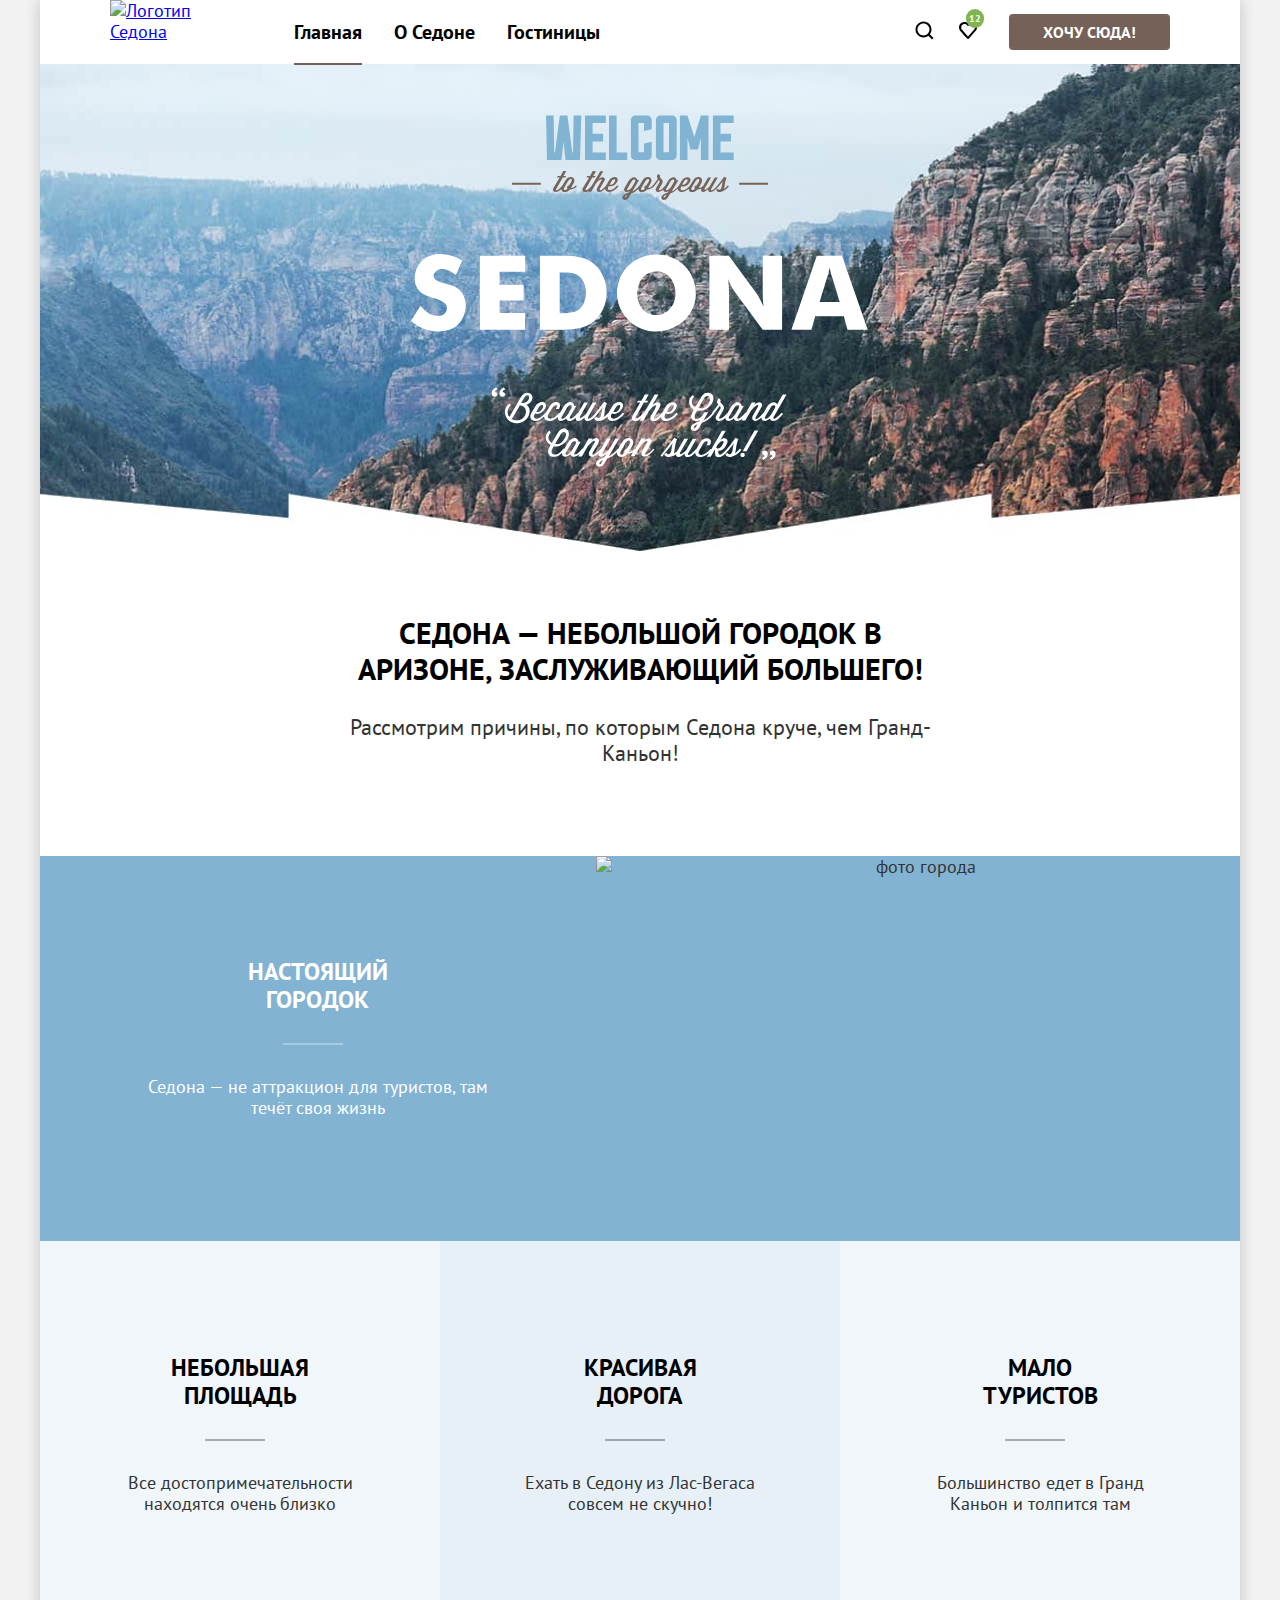
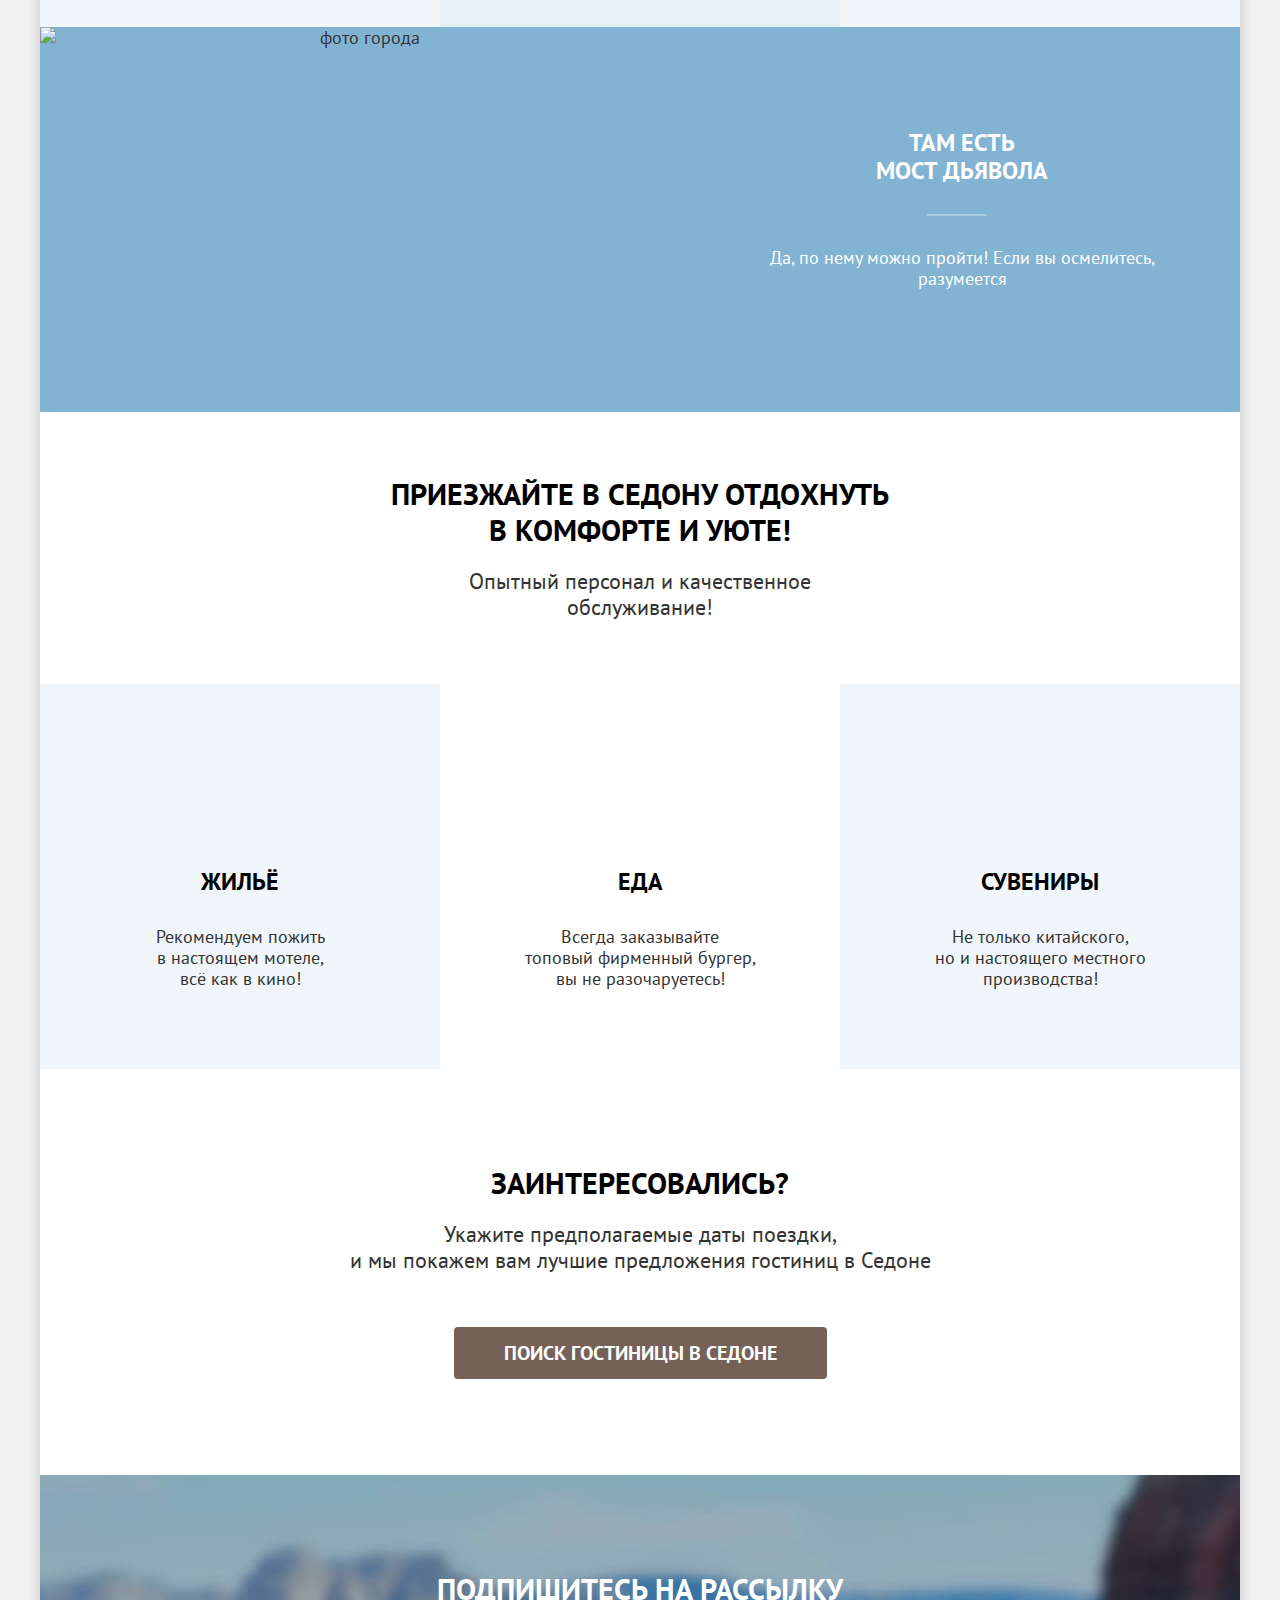
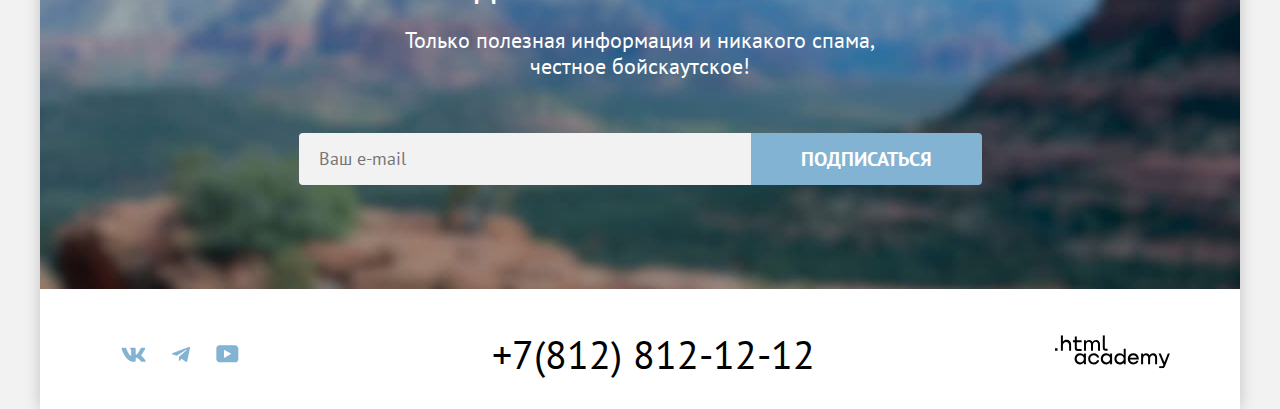
==== index.html @ d5e957b8 "добавил классов, размечаем состояния" ====
<!DOCTYPE html>
<html lang="ru">
  <head>
    <meta charset="utf-8">
    <meta name="viewport" content="width=device-width, initial-scale=1">
    <title>HTML Academy: Седона</title>
    <link href="https://fonts.googleapis.com/css2?family=PT+Sans:wght@400;700&display=swap" rel="stylesheet">
    <link rel="stylesheet" href="styles/styles.css">
  </head>
  <body>
    <div class="container">
      <header class="page-header">
        <nav class="navigation">
          <a class="navigation-logo-link" href="index.html">
            <span class="visually-hidden">Логотип сайта Седона</span>
            <img class="logo" src="/images/logo.svg" alt="Логотип Седона" width="140" height="70">
          </a>
          <ul class="navigation-list">
            <li class="navigation-item">
             <a class="navigation-link navigation-link-current" href="#">Главная</a>
            </li>
            <li class="navigation-item">
              <a class="navigation-link" href="#">О Седоне</a>
            </li>
            <li class="navigation-item">
             <a class="navigation-link" href="catalog.html">Гостиницы</a>
           </li>
          </ul>
          <ul class="navigation-user-menu">
            <li class="navigation-user-item">
              <a class="navigation-user-link icon-search" href="#">
                <span class="visually-hidden">поиск</span>
                <svg aria-hidden="true" focusable="false" width="19" height="19" viewBox="0 0 19 19" fill="none" xmlns="http://www.w3.org/2000/svg">
                  <path d="M18.5 17.0083L14.8 13.3287C15.8 12.0359 16.5 10.3453 16.5 8.4558C16.5 4.08011 12.9 0.5 8.5 0.5C4.1 0.5 0.5 4.17956 0.5 8.55525C0.5 12.9309 4.1 16.511 8.5 16.511C10.3 16.511 12 15.9144 13.4 14.8204L17.1 18.5L18.5 17.0083ZM8.5 14.5221C5.2 14.5221 2.5 11.837 2.5 8.55525C2.5 5.27348 5.2 2.5884 8.5 2.5884C11.8 2.5884 14.5 5.27348 14.5 8.55525C14.5 11.837 11.8 14.5221 8.5 14.5221Z" fill="black"/>
                </svg>
              </a>
            </li>
            <li class="navigation-user-item">
              <a class="navigation-user-link icons-heart" href="#">
                <span class="heart-qty">12</span>
                <svg aria-hidden="true" focusable="false" width="18" height="17" viewBox="0 0 18 17" fill="none" xmlns="http://www.w3.org/2000/svg">
                <path d="M8.9 17C8.6 17 8.3 16.9 8.1 16.6C2.7 10.5 1.4 9.1 1.1 8.7C0.4 7.8 0 6.6 0 5.4C0 2.4 2.4 0 5.5 0C6.8 0 8 0.5 9 1.3C10 0.5 11.3 0 12.5 0C15.5 0 18 2.4 18 5.4C18 6.7 17.5 7.9 16.7 8.8L9.7 16.7C9.5 16.9 9.3 17 8.9 17ZM2.9 7.5C3.2 7.9 6.4 11.5 9 14.4L15.2 7.4C15.7 6.9 15.9 6.2 15.9 5.4C15.9 3.6 14.4 2.1 12.6 2.1C11.6 2.1 10.6 2.6 9.9 3.4C9.6 3.7 9.3 3.8 9 3.8C8.7 3.8 8.4 3.6 8.2 3.4C7.5 2.6 6.5 2.1 5.5 2.1C3.7 2.1 2.2 3.6 2.2 5.4C2.1 6.3 2.5 7 2.9 7.5C2.8 7.5 2.8 7.5 2.9 7.5Z" fill="black"/>
                </svg>
              </a>
            </li>
            <li class="navigation-user-item">
              <button class="button button-user button-brown" type="submit">Хочу сюда!</button>
            </li>
          </ul>
        </nav>
      </header>
      <main class="main-container main-index">
        <section class="hero">
          <h1 class="visually-hidden">Седона - небольшой городок в Аризоне</h1>
          <img class="images-welcome" src="/images/welcome.svg" alt="Добро пожаловать в Седону" width="458" height="352">
        </section>
        <section class="advantages-section">
          <h2 class="title title-advantages">Седона — небольшой городок в Аризоне,
              заслуживающий большего!</h2>
          <p class="subtitle subtitle-advantages">Рассмотрим причины, по которым Седона круче, чем Гранд-Каньон!</p>
          <ul class="advantages-list">
            <li class="advantages-item advantages-item-extended">
              <div class="advantages-text-extended">
                <b class="advantages-title advantages-title-extended">Настоящий городок</b>
                <p class="advantages-description advantages-description-extended">Седона — не аттракцион для туристов, там течёт своя жизнь</p>
              </div>
              <img class="advantages-photo-1" src="/images/advantages-photo-1.jpg" width="800" height="385" alt="фото города">
            </li>
            <li class="advantages-item">
              <div class="advantages-text">
                <b class="advantages-title">Небольшая площадь</b>
                <p class="advantages-description">Все достопримечательности находятся очень близко</p>
              </div>
            </li>
            <li class="advantages-item">
              <div class="advantages-text">
                <b class="advantages-title">Красивая дорога</b>
                <p class="advantages-description">Ехать в Седону из Лас-Вегаса совсем не скучно!</p>
              </div>
            </li>
            <li class="advantages-item">
              <div class="advantages-text">
                <b class="advantages-title">Мало туристов</b>
                <p class="advantages-description">Большинство едет в Гранд Каньон и толпится там</p>
              </div>
            </li>
            <li class="advantages-item advantages-item-extended">
              <img class="advantages-photo-2" src="/images/advantages-photo-2.jpg" alt="фото города" width="800" height="385">
              <div class="advantages-text-extended">
                <b class="advantages-title advantages-title-extended">Там есть <br>мост дьявола</b>
                <p class="advantages-description advantages-description-extended">Да, по нему можно пройти! Если вы осмелитесь, разумеется</p>
              </div>
            </li>
          </ul>
        </section>
        <section class="advantages-icons">
          <h2 class="title title-advantages-icons">Приезжайте в Седону отдохнуть в комфорте и уюте!</h2>
          <p class="subtitle subtitle-advantages-icons">Опытный персонал и качественное обслуживание!</p>
          <ul class="advantages-icons-list">
            <li class="advantages-icons-item icons-home">
              <h3 class="advantages-icons-title">Жильё</h3>
              <p class="advantages-icons-description">
                Рекомендуем пожить
                <br>в настоящем мотеле,
                <br>всё как в кино!
              </p>
            </li>
            <li class="advantages-icons-item icons-food">
              <h3 class="advantages-icons-title">Еда</h3>
              <p class="advantages-icons-description">
                Всегда заказывайте
                <br>топовый фирменный бургер,
                <br>вы не разочаруетесь!
              </p>
            </li>
            <li class="advantages-icons-item icons-prize">
              <h3 class="advantages-icons-title">Сувениры</h3>
              <p class="advantages-icons-description">
                Не только китайского,
                <br>но и настоящего местного
                <br>производства!
              </p>
            </li>
          </ul>
        </section>
        <section class="hotel-search">
          <h2 class="title title-hotel-search">Заинтересовались?</h2>
          <p class="subtitle subtitle-hotel-search">
            Укажите предполагаемые даты поездки,
            <br>и мы покажем вам лучшие предложения гостиниц в Седоне
          </p>
          <button class="button button-hotel-search button-brown" type="submit"> поиск гостиницы в седоне</button>
        </section>
        <section class="subscribe subscribe-catalog">
          <h2 class="title title-subscribe title-white">Подпишитесь на рассылку</h2>
           <p class="subtitle subtitle-subscribe subtitle-white">Только полезная информация и никакого спама, честное бойскаутское!</p>
            <form class="subscribe-form" action="https://echo.htmlacademy.ru" method="post">
              <label class="visually-hidden" for="subscribe-button">Email</label>
              <input class="subscribe-field" name="email" id="subscribe-button" type="email" placeholder="Ваш e-mail" required>
              <button class="button button-blue" type="submit">подписаться</button>
            </form>
        </section>
      </main>
      <footer class="page-footer">
        <section class="page-footer-contacts">
          <h2 class="visually-hidden">Наши соцсети, контакты, сайт</h2>
            <ul class="social-button-list">
              <li class="social-button-item">
                <a class="social-button" href="https://vk.com/htmlacademy">
                  <span class="visually-hidden">Vkontakte</span>
                  <svg class="social-button-icon" aria-hidden="true" focusable="false" width="25" height="15" viewBox="0 0 25 15" fill="currentColor" xmlns="http://www.w3.org/2000/svg">
                    <path fill-rule="evenodd" clip-rule="evenodd" d="M24.1164 1.80445C24.2824 1.25845 24.1164 0.856445 23.3214 0.856445H20.6964C20.0284 0.856445 19.7204 1.20345 19.5534 1.58645C19.5534 1.58645 18.2184 4.78245 16.3274 6.85845C15.7154 7.46045 15.4374 7.65145 15.1034 7.65145C14.9364 7.65145 14.6854 7.46045 14.6854 6.91345V1.80445C14.6854 1.14845 14.5014 0.856445 13.9454 0.856445H9.81738C9.40038 0.856445 9.14938 1.16045 9.14938 1.44945C9.14938 2.07045 10.0954 2.21445 10.1924 3.96245V7.76045C10.1924 8.59345 10.0394 8.74444 9.70538 8.74444C8.81538 8.74444 6.65038 5.53345 5.36538 1.85945C5.11638 1.14445 4.86438 0.856445 4.19338 0.856445H1.56638C0.816382 0.856445 0.666382 1.20345 0.666382 1.58645C0.666382 2.26845 1.55638 5.65645 4.81138 10.1374C6.98138 13.1974 10.0364 14.8564 12.8194 14.8564C14.4884 14.8564 14.6944 14.4884 14.6944 13.8534V11.5404C14.6944 10.8034 14.8524 10.6564 15.3814 10.6564C15.7714 10.6564 16.4384 10.8484 17.9964 12.3234C19.7764 14.0724 20.0694 14.8564 21.0714 14.8564H23.6964C24.4464 14.8564 24.8224 14.4884 24.6064 13.7604C24.3684 13.0364 23.5184 11.9854 22.3914 10.7384C21.7794 10.0284 20.8614 9.26345 20.5824 8.88045C20.1934 8.38945 20.3044 8.17044 20.5824 7.73345C20.5824 7.73345 23.7824 3.30745 24.1154 1.80445H24.1164Z" fill="#83B3D3"/>
                  </svg>
                </a>
              </li>
              <li class="social-button-item">
                <a class="social-button" href="https://t.me/htmlacademy">
                  <span class="visually-hidden">Telegram</span>
                  <svg class="social-button-icon" aria-hidden="true" focusable="false" width="18" height="16" viewBox="0 0 18 16" fill="currentColor" xmlns="http://www.w3.org/2000/svg">
                    <path d="M16.785 0.955705L0.840489 7.1042C-0.247661 7.54126 -0.241365 8.14828 0.640845 8.41897L4.73445 9.69597L14.2058 3.72014C14.6537 3.44766 15.0629 3.59424 14.7265 3.89281L7.05283 10.8183H7.05103L7.05283 10.8192L6.77045 15.0387C7.18413 15.0387 7.36669 14.8489 7.59871 14.625L9.58705 12.6915L13.7229 15.7464C14.4855 16.1664 15.0332 15.9506 15.2229 15.0405L17.9379 2.2453C18.2158 1.13107 17.5126 0.626562 16.785 0.955705Z"/>
                  </svg>
                </a>
              </li>
              <li class="social-button-item">
                <a class="social-button" href="https://www.youtube/user/htmlacademyru">
                  <span class="visually-hidden">Youtube</span>
                  <svg class="social-button-icon" aria-hidden="true" focusable="false" width="23" height="18" viewBox="0 0 23 18" fill="currentColor" xmlns="http://www.w3.org/2000/svg">
                    <path d="M18.9402 0.356445H3.50738C1.64668 0.356445 0.333252 1.9502 0.333252 3.75645V13.8502C0.333252 15.7627 1.64668 17.3564 3.50738 17.3564H19.1591C20.8009 17.3564 22.3333 15.7627 22.3333 13.9564V3.75645C22.1143 1.9502 20.8009 0.356445 18.9402 0.356445ZM7.99494 12.8939V4.81894L15.3283 8.85645L7.99494 12.8939Z"/>
                  </svg>
                </a>
              </li>
            </ul>
          <a class="contacts-phone" href="tel:+78128121212">+7(812) 812-12-12
          </a>
          <a class="footer-copyright-link" href="https://htmlacademy.ru">
            <svg class="footer-copyright-icon" aria-hidden="true" focusable="false" xmlns="http://www.w3.org/2000/svg" viewBox="0 0 115 34" width="115" height="34" fill="currentColor">
              <g fill="#000" clip-path="url(#a)">
              <path d="M0 13.26v2.6h2.5v-2.6H0ZM11.6 4.86c-1.6 0-2.8.7-3.6 1.7h-.1V.36h-2v15.5h2v-5.3c0-2.1 1.3-3.6 3.3-3.6 1.8 0 2.9 1.4 2.9 3.2v5.7h2v-6.1c.1-3-1.8-4.9-4.5-4.9ZM26.6 5.16h-4.8v-3.7h-2v3.8h-1.9v2h1.9v6c0 1.7 1 2.7 2.7 2.7h4.1v-2h-3.7c-.7 0-1.1-.4-1.1-1.1v-5.7h4.8v-2ZM41.1 4.96c-1.6 0-2.9.8-3.5 2.1h-.1c-.6-1.2-1.8-2.1-3.4-2.1-1.4 0-2.5.8-3.1 1.8h-.1v-1.6H29v10.6h2v-5.4c0-2 1-3.5 2.6-3.5 1.5 0 2.4 1 2.4 2.6v6.3h2v-5.6c0-2.4 1.4-3.3 2.6-3.3 1.5 0 2.4 1 2.4 2.6v6.3h2v-6.5c.1-2.5-1.4-4.3-3.9-4.3ZM47.8 13.06c0 1.7 1 2.7 2.8 2.7h2v-2h-1.7c-.7 0-1.1-.4-1.1-1.1V.36h-2v12.7ZM28.9 20.06c-.9-1.1-2.2-1.8-3.9-1.8-3.1 0-5.4 2.3-5.4 5.6s2.3 5.6 5.4 5.6c1.8 0 3-.8 3.8-1.9h.1v1.6h2v-10.6h-2v1.5Zm-3.6 7.4c-2.2 0-3.6-1.6-3.6-3.6s1.4-3.6 3.6-3.6 3.6 1.6 3.6 3.6c0 1.9-1.4 3.6-3.6 3.6ZM44.2 22.36c-.5-2.4-2.6-4.1-5.4-4.1a5.4 5.4 0 0 0-5.6 5.6c0 3.1 2.2 5.6 5.6 5.6 2.8 0 4.9-1.8 5.4-4.2h-2.1a3.4 3.4 0 0 1-3.3 2.3c-2.2 0-3.6-1.6-3.6-3.6s1.4-3.6 3.6-3.6c1.6 0 2.8 1 3.3 2.2h2.1v-.2ZM55.1 20.06c-.9-1.1-2.2-1.8-3.9-1.8-3.1 0-5.4 2.3-5.4 5.6s2.3 5.6 5.4 5.6c1.8 0 3-.8 3.8-1.9h.1v1.6h2v-10.6h-2v1.5Zm-3.6 7.4c-2.2 0-3.6-1.6-3.6-3.6s1.4-3.6 3.6-3.6 3.6 1.6 3.6 3.6c0 1.9-1.5 3.6-3.6 3.6ZM68.7 20.16c-.9-1.1-2.2-1.9-3.9-1.9-3.1 0-5.4 2.3-5.4 5.6s2.2 5.6 5.4 5.6c1.7 0 3-.8 3.8-1.8h.1v1.5h2v-15.4h-2v6.4Zm-3.6 7.3c-2.2 0-3.6-1.6-3.6-3.6s1.4-3.6 3.6-3.6 3.6 1.6 3.6 3.6c-.1 2-1.5 3.6-3.6 3.6ZM78.3 18.26c-3.3 0-5.5 2.5-5.5 5.6 0 3 2.1 5.6 5.5 5.6 2.5 0 4.5-1.3 5.2-3.6h-2.1c-.5 1-1.6 1.6-3 1.6-1.9 0-3.3-1.3-3.4-2.9h8.8c.2-3.6-2-6.3-5.5-6.3Zm0 1.9c1.7 0 3 1 3.3 2.6h-6.5c.3-1.5 1.5-2.6 3.2-2.6ZM98.2 18.26c-1.6 0-2.9.8-3.6 2h-.1c-.6-1.2-1.8-2-3.4-2-1.4 0-2.5.7-3.1 1.8v-1.5h-1.9v10.6h2v-5.4c0-2 1-3.4 2.6-3.5 1.5 0 2.4 1 2.4 2.6v6.3h2v-5.6c0-2.4 1.4-3.3 2.6-3.3 1.5 0 2.4 1 2.4 2.6v6.3h2v-6.5c.1-2.6-1.4-4.4-3.9-4.4ZM109.4 27.36l-3.6-8.9h-2.2l4.8 11.6c-.3.9-.7 1.2-1.7 1.2h-2.5v2h2.5c1.8 0 2.8-.8 3.5-2.6l4.7-12.2h-2.1l-3.4 8.9Z"/></g><defs><clipPath id="a">
              <path d="M0 .36h115v33H0z"/></clipPath></defs>
            </svg>
          </a>
        </section>
      </footer>
    </div>
  </body>
</html>
---- styles/styles.css ----
@font-face {
  font-family: "PT Sans";
  font-style: normal;
  font-weight: 400;
  src: url("../fonts/ptsans-400.woff2") format("woff2");
  font-display: swap;
}

@font-face {
  font-family: "PT Sans";
  font-style: normal;
  font-weight: 700;
  src: url("../fonts/ptsans-700.woff2") format("woff2");
  font-display: swap;
}

*,
::after,
::before {
  box-sizing: border-box;
}

img {
  max-width: 100%;
  height: auto;
  object-fit: contain;
}

html {
  height: 100%;
}

body {
  height: 100%;
  margin: 0;
  font-family: "PT Sans", sans-serif;
  font-size: 18px;
  font-style: normal;
  font-weight: 400;
  line-height: 21px;
  color: #000000;
  background: #F2F2F2;

}

.container {
  display: flex;
  flex-direction: column;
  min-height: 100%;
  width: 1200px;
  margin: 0 auto;
  color: #333333;
  background-color: #ffffff;
  box-shadow: 0 0 15px 0 rgba(0, 0, 0, 0.2);
}

.page-header {
  background: #FFFFFF;
  color: #000000;
}

/* navigation */

.navigation {
  display: flex;
  width: 1060px;
  margin: 0 auto;
}

.navigation-list {
  display: flex;
  flex-wrap: wrap;
  align-items: center;
  list-style-type: none;
  max-width: 500px;
  margin: 0;
  padding: 0;
}

.navigation-link {
  display: block;
  padding: 20px 16px;
  font-family: inherit;
  font-size: 20px;
  font-weight: 700;
  line-height: 24px;
  color: #000000;
  text-decoration: none;
}

.navigation-user-link {
  display: block;
  color: #000000;
  font-size: 20px;
  font-weight: 700;
  text-decoration: none;
}

.heart-qty {
  position: absolute;
  top: -17px;
  left: 30px;
  background-color: #7DB54F;
  font-size: 10px;
  line-height: 10px;
  color: #FFFFFF;
  border-radius: 10px;
  padding: 3px;
}

.heart-qty {
  position: relative;
}

.navigation-link-current {
  position: relative;
}

.navigation-link-current::after {
  position: absolute;
  content: "";
  right: 16px;
  bottom: -1px;
  left: 16px;
  height: 2px;
  background-color: #756157;
  z-index: 1;
}

.breadcrumbs-link-hotels {
  padding-left: 28px;
}

.navigation-logo-link {
  display: block;
}

.logo {
  display: block;
  margin-bottom: -6px;
  position: relative;
  z-index: 2;
  margin-right: 28px;
}

.navigation-user-menu {
  display: flex;
  flex-wrap: wrap;
  align-items: center;
  margin: 0;
  max-width: 300px;
  margin-left: auto;
}

 .search {
  font-family: inherit;
  font-size: 18px;
  line-height: 24px;
}

.navigation-user-item {
  list-style-type: none;
  padding-left: 2px;
}



.button {
  display: inline-block;
  font-family: inherit;
  font-style: normal;
  font-size: 16px;
  line-height: 20px;
  text-align: center;
  color: #ffffff;
  font-weight: 700;
  text-transform: uppercase;
  background: #756157;
  border-radius: 4px;
  border: none;
  cursor: pointer;
}

.button:hover {
  cursor: pointer;
}

.button-brown:hover,
.button-brown:focus-visible {
 background-color: #615048;
}

.button-brown:active {
  background-color: #756157;
  color: #9E9089;
}

.button-blue:hover,
.button-blue:focus-visible {
  background-color: #68A2CA;
}

.button-blue:active {
  background-color: #82B3D3;
  color: #A7CAE0;
}

.button-favorit:hover,
.button-favorit:focus-visible {
  background-color: #68A2CA;
}

.button-favorit:active {
  background-color: #82B3D3;
  color: #A7CAE0;
}

.button-favorit-inside:hover,
.button-favorit-inside:focus-visible {
  background-color: #6C9E42;
}

.button-favorit-inside:active {
  background-color: #7DB54F;
  color: #A4CBB3;
}

.button-user {
  padding: 8px 34px;
  margin-left: 30px;
}

.button-reset {
  background-color: transparent;
}

.button-hotel-search {
  margin: 0;
  padding: 8px 50px;
  font-size: 20px;
  line-height: 36px;
}

.main-container {
  flex-grow: 1;
}

/* Hero */

.hero {
  background-color: #1D2C31;
  background-size: cover, contain;
  background-position: center bottom;
  background-image: url("../images/index-background-group.jpg");
  background-repeat: no-repeat;
  padding-top: 51px;
  padding-bottom: 84px;
}

.images-welcome {
  display: block;
  margin: 0 auto;
}

.visually-hidden {
  position: absolute;
  width: 1px;
  height: 1px;
  margin: -1px;
  padding: 0;
  border: 0;
  clip: rect(0 0 0 0);
  overflow: hidden;
}


.title {
  font-size: 30px;
  line-height: 36px;
  font-weight: 700;
  text-align: center;
  color: #000000;
  text-transform: uppercase;
  margin: 0 auto;
}

.title-advantages {
  margin-bottom: 27px;
  width: 620px;
}

.subtitle {
  font-size: 22px;
  line-height: 26px;
  font-weight: 400;
  text-align: center;
  color: #333333;
  width: 590px;
  margin: 0 auto;
}

.subtitle-advantages {
  margin-bottom: 90px;
  width: 652px;
}

/* main-inner */

.inner-catalog {
  display: block;
  background-color: #1D2D38;
  background-size: cover;
  background-position: center;
  background-image: url("../images/catalog/catalog-background.jpg");
  background-repeat: no-repeat;
  padding: 0 70px;
  padding-top: 35px;
  padding-bottom: 70px;
  color: #ffffff;
}

.inner-catalog-title {
  font-size: 60px;
  font-weight: 700;
  line-height: 78px;
  color: #FFFFFF;
  margin: 0;
}

/* advantages */

.advantages-section {
  background-color: #FFFFFF;
  padding-top: 64px
}

/* flex */
.advantages-list {
  display: flex;
  flex-wrap: wrap;
  text-align: center;
  margin: 0;
  padding: 0;
}

.advantages-item.advantages-item-extended {
  display: flex;
  width: 1200px;
}

.advantages-item {
  width: 400px;
  min-height: 385px;
}

.advantages-text-extended {
  padding: 102px 85px;
}

.advantages-text {
  padding: 113px 85px;
}

.advantages-photo-1, .advantages-photo-2 {
  object-fit: fill;
}

.advantages-title {
  position: relative;
  margin: 0;
  padding-bottom: 62px;
}

.advantages-title::after {
  position: absolute;
  content: "";
  width: 60px;
  height: 2px;
  background-color: rgba(0, 0, 0, 0.30);
  top: 85px;
  left: 56px;
}

.advantages-text-extended .advantages-title::after {
  background-color: rgba(255, 255, 255, 0.30);
}


.advantages-description {
  margin: 0;
}

.advantages-title {
  display: block;
  font-size: 24px;
  line-height: 28px;
  font-weight: 700;
  text-transform: uppercase;
  color: #000000;
  width: 182px;
  margin: 0 auto;
}

.advantages-icons-title {
  display: block;
  width: 230px;
  margin: 0 auto;
  margin-bottom: 30px;
  font-size: 24px;
  line-height: 28px;
  font-weight: 700;
  text-transform: uppercase;
  color: #000000;

}

.advantages-description, .advantages-icons-description {
  font-size: 18px;
  line-height: 21px;
  font-weight: 400;
  color: #333333;
  margin: 0 auto;
}

.advantages-title-extended, .advantages-description-extended {
  color: #FFFFFF;
}

.advantages-item {
  list-style-type: none;
  background-color: #83B3D31F;
}

.advantages-item:nth-child(odd) {
  background: #83B3D333;
}

.advantages-item.advantages-item-extended {
  background: #82B3D3;
}

/* advantages-icons */

.title-advantages-icons {
  margin-bottom: 20px;
  width: 505px;
}

.subtitle-advantages-icons {
  margin-bottom:64px;
  width: 490px;
}

.advantages-icons-list {
  display: flex;
  margin: 0;
  padding: 0;
  list-style-type: none;
}

.advantages-icons-images {
  margin: auto;
}

.advantages-icons-item {
  width: 400px;
  padding-top: 184px;
  padding-bottom: 80px;
}

.advantages-icons {
  text-align: center;
  padding-top: 64px;
}

.advantages-icons-item:nth-child(odd) {
  background-color: #83B3D31F;
  display: block;
}

.icons-home {
  background-image: url(../images/icons-home.svg);
  background-repeat: no-repeat;
  background-position: center 80px;
}

.icons-food {
  background-image: url(../images/icons-food.svg);
  background-repeat: no-repeat;
  background-position: center 80px;
}

.icons-prize {
  background-image: url(../images/icons-prize.svg);
  background-repeat: no-repeat;
  background-position: center 80px;
}

.hotel-search {
  padding-top: 96px;
  padding-bottom: 96px;
  text-align: center;
}

.title-hotel-search {
  margin-bottom: 20px;
}

.subtitle-hotel-search {
  width: 592px;
  margin: 0 auto;
  margin-bottom: 54px;
}

/* subscribe */

.subscribe {
  display: flex;
  flex-direction: column;
  align-items: center;
  padding-top: 96px;
  padding-bottom: 104px;
  background-color: #50769D;
  background-image: url("../images/Subscribe.jpg");
  background-repeat: no-repeat;
  background-size: cover;
  background-position: center;
}

.title-subscribe {
  width: 475px;
  margin-bottom: 20px;
}

.subtitle-subscribe {
  width: 475px;
  margin-bottom: 54px;
}

.subscribe-field {
  width: 452px;
  font-family: inherit;
  font-size: 18px;
  line-height: 24px;
  padding: 14px 20px;
  color: #000000;
  background-color: #F2F2F2;
  border: none;
  border-radius: 4px 0 0 4px;
}

.button-blue {
  background-color: #82B3D3;
  font-size: 20px;
  line-height: 36px;
  padding: 8px 50px;
  border-radius: 0 4px 4px 0;
}

.title-white, .subtitle-white {
  color: #FFFFFF;
}

/* footer */

.page-footer-contacts {
  display: flex;
  width: 1060px;
  justify-content: space-between;
  margin: 0 auto;
  align-items: center;
  padding-top: 45px;
  padding-bottom: 35px;
}

.social-button-list {
  display: flex;
  flex-wrap: wrap;
  list-style-type: none;
  margin: 0;
  padding: 0;
}

.social-button {
  display: flex;
  width: 47px;
  height: 40px;
  align-items: center;
  justify-content: center;
}

.social-button .social-button-icon {
 color: #83B3D3;
 ;
}

.social-button:hover .social-button-icon {
  color: #68A2CA;
}

.social-button:focus .social-button-icon {
  color: #68A2CA;
}

.social-button:active .social-button-icon {
  color: #68A2CA;
  opacity: 0.3;
}



.contacts-phone {
  font-size: 40px;
  line-height: 40px;
  text-decoration: none;
  text-transform: uppercase;
  color: #000000;
}

.contacts-phone:hover {
  color: #756157;
}

.contacts-phone:focus {
  color: #756157;
}

.contacts-phone:active {
  color: #756157;
  opacity: 0.3;
}

.footer-copyright-link .footer-copyright-icon {
  color: #000000;
}

.footer-copyright-link:hover .footer-copyright-icon {
  color: #756157;
}

.footer-copyright-link:focus .footer-copyright-icon {
  color: #756157;
}

.footer-copyright-link:active .footer-copyright-icon{
  color: #756157;
  opacity: 0.3;
}



 .breadcrumbs {
  display: flex;
   list-style-type: none;
   margin: 0;
   padding: 0;
   padding-top: 8px;
}

 .breadcrumbs-link {
  font-size: 16px;
  line-height: 21px;
  text-align: left;
  color: #FFFFFF;
  text-decoration: none;
}

.breadcrumbs-link-home {
  display: block;
  width: 12px;
  height: 21px;
  background-image: url(../images/catalog/home.svg);
  background-repeat: no-repeat;
  background-position: center;
}

.breadcrumbs-item {
  position: relative;
}

.breadcrumbs-item:not(:last-child)::after {
  position: absolute;
  content: "";
  width: 7px;
  height: 10px;
  top: 6px;
  right: -19px;
  background-image: url(../images/catalog/breadcrumbs.svg);
  background-repeat: no-repeat;
  background-position: center;
}

/* section Filter */

.filter-filter {
  display: flex;
  /* width: 370px; */
  justify-content: space-between;
  padding-top: 40px;
  padding-bottom: 73px;
}

.catalog-filter-content {
  display: flex;
  width: 370px;
  justify-content: space-between;
}

.catalog-filter-group {
  width: 150px;
}

.catalog-filter-group, .price-slider {
  border: none;
  margin: 0;
  padding: 0;
  padding-top: 32px;
}

.catalog-filter-title, .price-slider-title {
  font-size: 20px;
  font-weight: 700;
  line-height: 24px;
  color: #FFFFFF;
  padding: 0;
}

.catalog-filter-list {
  list-style-type: none;
  margin: 0;
  padding: 0;
}

.catalog-filter-item {
  padding-bottom: 16px;
}

.control-label {
  padding-left: 36px;
  display: flex;
}

.control {
  position: relative;;
}

.control-input-check {
  display: block;
  appearance: none;
  margin: 0;
}

.control-input-check[type="checkbox"]:checked + .control-box-custom {
  background-image: url(../images/tick.svg);
}

.control-box-custom {
  width: 20px;
  height: 20px;
  background-color: #ffffff;
  display: block;
  position: absolute;
  top: 50%;
  left: 0;
  transform: translateY(-50%);
  border-radius: 4px;
}

.control-input-check[type="radio"] + .control-box-custom {
  border-radius: 50%;
}

.control-input-check[type="radio"]:checked + .control-box-custom::after {
  content: "";
  background-color: #3f5e72;
  width: 10px;
  height: 10px;
  position: absolute;
  left: 50%;
  top: 50%;
  border-radius: 50%;
  transform: translate(-50%, -50%);
}

/* .control-input {
  position: absolute;
  appearance: none;
} */

/* .control-label-size {
  margin-bottom: 36px;
  height: 48px;
} */

/* .control-range {
  opacity: 0.3;
  color: #000000;
  position: absolute;
  right: 20px;
  top: 14px;
} */

.control-input {
  font-family: "PT Sans", sans-serif;
  color: #000000;
  font-weight: 700;
  line-height: 24px;
  font-size: 18px;
  border: none;
  box-sizing: border-box;
  padding: 12px 20px;
  width: 143px;
  margin: 0;
}

/* .control-input-left {
  border-radius: 4px 0 0 4px;
  margin-right: 2px;
}

.control-input-right {
  border-radius: 0 4px 4px 0;
} */



/* каталог сортировка */

.select {
  display: flex;
  justify-content: space-between;
  align-items: center;
  padding: 0 70px;
  padding-top: 50px;
  padding-bottom: 20px;
}

.select-title {
  width: 340px;
  margin: 0;
  font-size: 30px;
  font-weight: 700;
  line-height: 36px;
  text-transform: uppercase;
}

.select-control {
  font-family: PT Sans;
  font-size: 18px;
  width: 292px;
  padding-top: 10px;
  padding-right: 20px;
  padding-bottom: 10px;
  padding-left: 14px;
  border-radius: 4px;
  border: 2px solid #E5E5E5;
  color: #333333;
  margin-left: 115px;
  appearance: none;
  position: relative;
  background-image: url(../images/catalog/check-mark-select.svg);
  background-repeat: no-repeat;
  background-position: center right 20px;
}

.select-control:hover {
  border: 2px solid #68A2CA;
}

.select-control:disabled {
  border: 2px solid #82B3D3;
}

.select-button-list {
  display: flex;
  flex-wrap: wrap;
  align-self: flex-start;
  margin: 0;
  padding: 0;
  list-style-type: none;
  gap: 8px;
}

.select-button-link {
  display: block;
  width: 48px;
  height: 48px;
  border-radius: 4px;
  border: 2px solid #E5E5E5;
  background-repeat: no-repeat;
  background-position: center;
}

.select-button-link-current {
  border-color: #000000;
}

.select-button-link-tile {
  background-image: url(../images/catalog/view-icon-tile.svg);
}

.select-button-link-slideshow {
  background-image: url(../images/catalog/view-icon-slideshow.svg);
}

.select-button-link-list {
  background-image: url(../images/catalog/view-icon-list.svg);
}

/* price-slider */

/* .price-slider {
  display: flex;
  flex-wrap: wrap;
  padding: 0;
  margin: 0;
  border: none;
  width: 288px;
  margin-left: auto;
}

.price-slider-title input {
  width: 140px;
}

 .price-slider-button {
  width: 160px;
}

.slider-full-size {
  width: 287px;
  height: 4px;
  background-color: rgba(255, 255, 255, 0.3);
  position: relative;
}

.slider-range-size {
  position: absolute;
  height: 4px;
  width: 206px;
  background-color: #ffffff;
  margin-left: 10px;
  margin-right: 10px;
  max-width: 267px;
}

.slider {
  border: none;
  width: 20px;
  height: 20px;
  border-radius: 5px;
  background-color: #ffffff;
  cursor: pointer;
  position: absolute;
}

.slider-left {
  left: 0;
  top: 2px;
  transform: translate(-50%, -50%);
}

.slider-right {
  right: 0;
  top: 2px;
  transform: translate(50%, -50%);
}
 */


.button-apply {
  background-color: #82B3D3;
  font-size: 16px;
  line-height: 20px;
  padding: 8px 50px;
  border-radius: 4px;
}

/* flex catalog-cards*/
/* grid catalog-cards*/

.hotel-description {
  padding: 0 70px;
  padding-top: 20px;
}

.hotel-description-list {
  display: grid;
  grid-template-columns: repeat(3, 340px);
  list-style-type: none;
  margin: 0;
  padding: 0;
  gap: 20px;
  border-bottom: 1px solid #E6E6E6;
  padding-bottom: 40px;
}

.hotel-description-card {
  display: grid;
  grid-template-columns: repeat(2, 1fr);
  column-gap: 20px;
  row-gap: 16px;
  padding: 19px;
  border: 1px solid #E6E6E6;
  border-radius: 4px;
}

.hotel-card-link {
   display: block;
   grid-column: 1/-1;
   line-height: 0;
   text-decoration: none;
   color: #000000;
}

.hotel-card-title {
  margin: 0;
  font-size: 24px;
  font-weight: 700;
  line-height: 28px;
}

.hotel-card-house {
  margin: 0;
  color: #333333;
}

.hotel-card-price {
  justify-self: end;
  margin: 0;
  color: #333333;
}

.button-more {
  text-decoration: none;
  padding: 8px 26px;
}

.button-favorit {
  padding: 8px 20px;
  background-color: #82B3D3;
  border: none;
}

.button-favorit-inside {
  padding: 8px 18px;
  background-color: #7DB54F;
}

.hotel-card-rating {
  font-size: 16px;
  line-height: 20px;
  color: #333333;
  text-transform: uppercase;
  text-align: center;
  padding: 8px 22px;
  background-color: #F2F2F2;
  width: 140px;
  height: 37px;
  border-radius: 4px;
  margin: 0;
}

.hotel-card-stars {
  display: block;
  background-image: url(../images/star.svg);
  /* background-repeat: no-repeat; */
  background-repeat: space;
  width: 18px;
  height: 17px;
  margin: 0;
  align-self: center;
}

.stars-2 {
  width: 40px;
}

.stars-3 {
  width: 66px;
}

.stars-4 {
  width: 84px;
}

.stars-5 {
  width: 106px;
}


/* pagination */

.pagination {
  padding: 0 70px;
  margin-top: 40px;
  margin-bottom: 50px;
}

.pagination-list {
  display: flex;
  flex-wrap: wrap;
  list-style-type: none;
  margin: 0;
  padding: 0;
}

.pagination-item.pagination-item-points {
  background-color: transparent;
}

.pagination-link {
  display: block;
  box-sizing: border-box;
  font-size: 20px;
  font-weight: 700;
  line-height: 36px;
  text-align: center;
  text-decoration: none;
  color: #FFFFFF;
}

.pagination-current {
  color: #000000;
}

.pagination-item {
  display: flex;
  justify-content: center;
  align-items: center;
  width: 60px;
  height: 60px;
  border-radius: 4px;
  background-color: #82B3D3;
}

.pagination-item:not(.pagination-item-current):not(.pagination-item-points):hover {
  background: linear-gradient(0deg, #68A2CA, #68A2CA);
}

.pagination-link:not(.pagination-item-current):not(.pagination-item-points):active {
  color: #A7CAE0;
}

.pagination-item:not(.pagination-item-current):not(.pagination-item-points):focus {
  background: linear-gradient(0deg, #68A2CA, #68A2CA);
}

.pagination-item:not(:last-child) {
  margin-right: 8px;
}

.pagination-item-current {
  background-color: #F2F2F2;
  margin: 0;
}

/* subscribe */

.main-inner .subscribe-catalog {
  background-image: none;
  background-color: #fff;
}

.subscribe-form {
  display: flex;
}
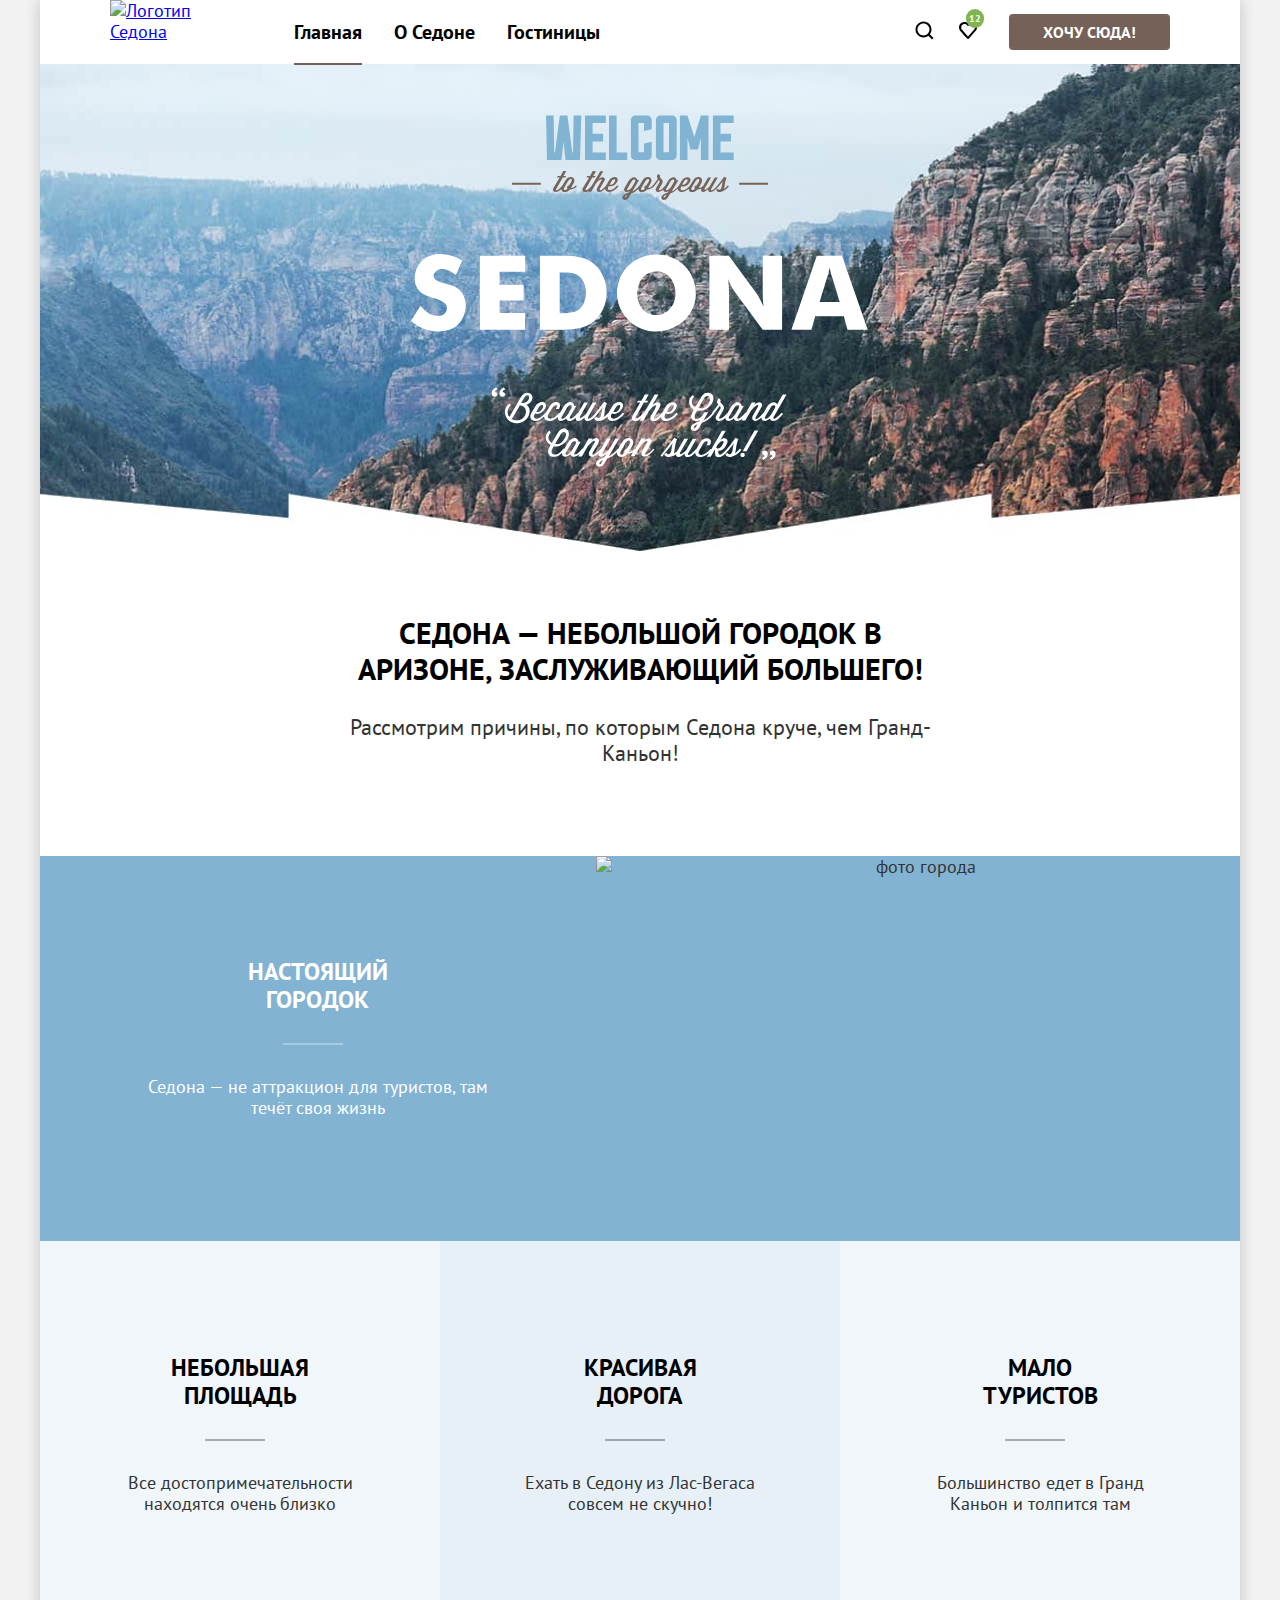
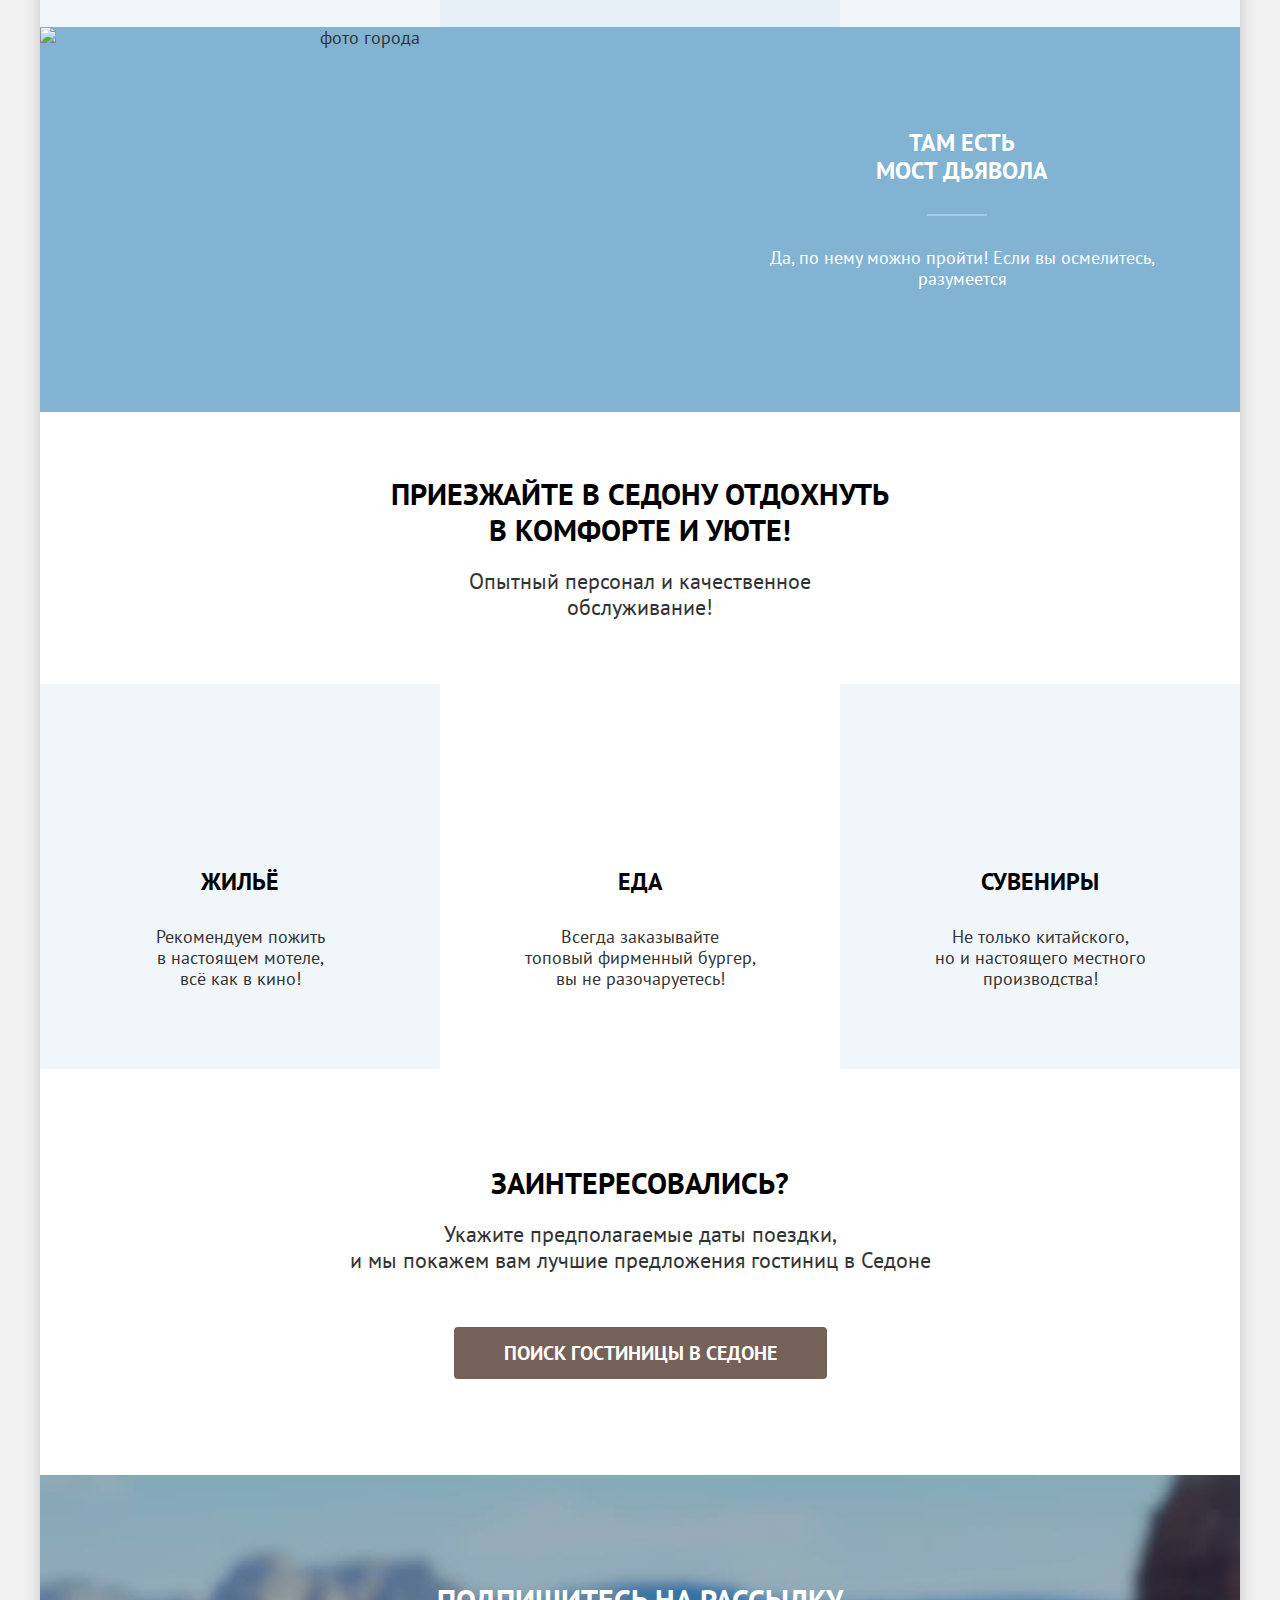
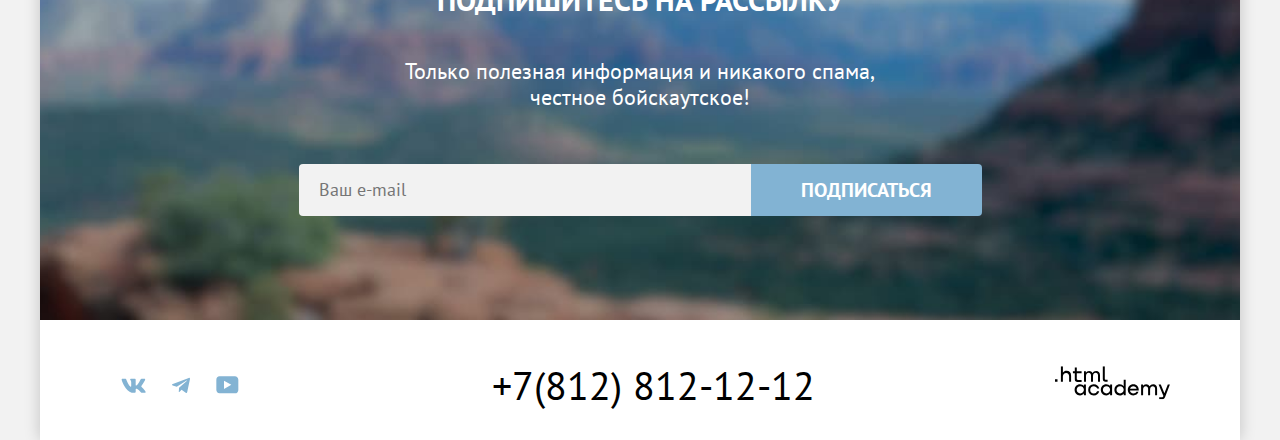
==== commit a2e01595: "закончил модальное окно" ====
--- a/index.html
+++ b/index.html
@@ -174,13 +174,88 @@
           </a>
           <a class="footer-copyright-link" href="https://htmlacademy.ru">
             <svg class="footer-copyright-icon" aria-hidden="true" focusable="false" xmlns="http://www.w3.org/2000/svg" viewBox="0 0 115 34" width="115" height="34" fill="currentColor">
-              <g fill="#000" clip-path="url(#a)">
+              <g clip-path="url(#a)">
               <path d="M0 13.26v2.6h2.5v-2.6H0ZM11.6 4.86c-1.6 0-2.8.7-3.6 1.7h-.1V.36h-2v15.5h2v-5.3c0-2.1 1.3-3.6 3.3-3.6 1.8 0 2.9 1.4 2.9 3.2v5.7h2v-6.1c.1-3-1.8-4.9-4.5-4.9ZM26.6 5.16h-4.8v-3.7h-2v3.8h-1.9v2h1.9v6c0 1.7 1 2.7 2.7 2.7h4.1v-2h-3.7c-.7 0-1.1-.4-1.1-1.1v-5.7h4.8v-2ZM41.1 4.96c-1.6 0-2.9.8-3.5 2.1h-.1c-.6-1.2-1.8-2.1-3.4-2.1-1.4 0-2.5.8-3.1 1.8h-.1v-1.6H29v10.6h2v-5.4c0-2 1-3.5 2.6-3.5 1.5 0 2.4 1 2.4 2.6v6.3h2v-5.6c0-2.4 1.4-3.3 2.6-3.3 1.5 0 2.4 1 2.4 2.6v6.3h2v-6.5c.1-2.5-1.4-4.3-3.9-4.3ZM47.8 13.06c0 1.7 1 2.7 2.8 2.7h2v-2h-1.7c-.7 0-1.1-.4-1.1-1.1V.36h-2v12.7ZM28.9 20.06c-.9-1.1-2.2-1.8-3.9-1.8-3.1 0-5.4 2.3-5.4 5.6s2.3 5.6 5.4 5.6c1.8 0 3-.8 3.8-1.9h.1v1.6h2v-10.6h-2v1.5Zm-3.6 7.4c-2.2 0-3.6-1.6-3.6-3.6s1.4-3.6 3.6-3.6 3.6 1.6 3.6 3.6c0 1.9-1.4 3.6-3.6 3.6ZM44.2 22.36c-.5-2.4-2.6-4.1-5.4-4.1a5.4 5.4 0 0 0-5.6 5.6c0 3.1 2.2 5.6 5.6 5.6 2.8 0 4.9-1.8 5.4-4.2h-2.1a3.4 3.4 0 0 1-3.3 2.3c-2.2 0-3.6-1.6-3.6-3.6s1.4-3.6 3.6-3.6c1.6 0 2.8 1 3.3 2.2h2.1v-.2ZM55.1 20.06c-.9-1.1-2.2-1.8-3.9-1.8-3.1 0-5.4 2.3-5.4 5.6s2.3 5.6 5.4 5.6c1.8 0 3-.8 3.8-1.9h.1v1.6h2v-10.6h-2v1.5Zm-3.6 7.4c-2.2 0-3.6-1.6-3.6-3.6s1.4-3.6 3.6-3.6 3.6 1.6 3.6 3.6c0 1.9-1.5 3.6-3.6 3.6ZM68.7 20.16c-.9-1.1-2.2-1.9-3.9-1.9-3.1 0-5.4 2.3-5.4 5.6s2.2 5.6 5.4 5.6c1.7 0 3-.8 3.8-1.8h.1v1.5h2v-15.4h-2v6.4Zm-3.6 7.3c-2.2 0-3.6-1.6-3.6-3.6s1.4-3.6 3.6-3.6 3.6 1.6 3.6 3.6c-.1 2-1.5 3.6-3.6 3.6ZM78.3 18.26c-3.3 0-5.5 2.5-5.5 5.6 0 3 2.1 5.6 5.5 5.6 2.5 0 4.5-1.3 5.2-3.6h-2.1c-.5 1-1.6 1.6-3 1.6-1.9 0-3.3-1.3-3.4-2.9h8.8c.2-3.6-2-6.3-5.5-6.3Zm0 1.9c1.7 0 3 1 3.3 2.6h-6.5c.3-1.5 1.5-2.6 3.2-2.6ZM98.2 18.26c-1.6 0-2.9.8-3.6 2h-.1c-.6-1.2-1.8-2-3.4-2-1.4 0-2.5.7-3.1 1.8v-1.5h-1.9v10.6h2v-5.4c0-2 1-3.4 2.6-3.5 1.5 0 2.4 1 2.4 2.6v6.3h2v-5.6c0-2.4 1.4-3.3 2.6-3.3 1.5 0 2.4 1 2.4 2.6v6.3h2v-6.5c.1-2.6-1.4-4.4-3.9-4.4ZM109.4 27.36l-3.6-8.9h-2.2l4.8 11.6c-.3.9-.7 1.2-1.7 1.2h-2.5v2h2.5c1.8 0 2.8-.8 3.5-2.6l4.7-12.2h-2.1l-3.4 8.9Z"/></g><defs><clipPath id="a">
               <path d="M0 .36h115v33H0z"/></clipPath></defs>
             </svg>
           </a>
         </section>
       </footer>
+
+      <div class="modal-container modal-container-close">
+        <div class="modal-window">
+          <h2 class="title modal-title">Поиск гостиницы в седоне</h2>
+          <button class="modal-close-button" type="button">
+            <svg class="close-cross" xmlns="http://www.w3.org/2000/svg" aria-hidden="true" focusable="false" fill="none" viewBox="0 0 14 14" width="14" height="14"><path fill="#000" d="M14 1.3 12.7 0 7 5.7 1.3 0 0 1.3 5.7 7 0 12.7 1.3 14 7 8.3l5.7 5.7 1.3-1.3L8.3 7 14 1.3Z"/></svg>
+            <span class="visually-hidden">Закрыть модальное окно</span>
+          </button>
+
+          <form class="data-settlement" action="https://echo.htmlacademy.ru/" method="post">
+            <div class="date-of-arrival-label">
+              <label class="date-finding date-finding-text" for="date-of-arrival-input">Дата заезда:
+              </label>
+              <div class="date-finding-container">
+                <input class="date-finding-input modal-color-form" type="text" name="date-of-arrival" id="date-of-arrival-input" placeholder="Укажите дату" value="27 апреля 2020" required>
+                <p class="warning-text">Мы не можем отправить вас в прошлое.</p>
+              </div>
+            </div>
+            <div class="departure-date-container">
+              <label class="date-finding date-finding-text" for="departure-date-input">Дата выезда:
+              </label>
+              <div class="date-finding-container">
+                <input class="date-finding-input modal-color-form" type="text" name="departure-date" id="departure-date-input" placeholder="Укажите дату" value="1 сентября 2023" required>
+                <p class="successful-text">На эти даты есть свободные номера. Пока есть.</p>
+              </div>
+            </div>
+            <div class="how-many-people-wrapper">
+              <label class="date-finding date-finding-text" for="number-old-people">Взрослые:
+              </label>
+              <div class="how-many-people-container">
+                <button class="remove-people quantity-change-button how-people-button-svg" type="button">
+                  <span class="visually-hidden">убрать количество взрослых</span>
+                  <svg class="remove-people-svg" xmlns="http://www.w3.org/2000/svg" aria-hidden="true" focusable="false" width="14" height="2" viewBox="0 0 14 2" fill="none">
+                    <path d="M0 0L0 2L14 2V0L0 0Z"/>
+                  </svg>
+                </button>
+                <input class="number-people modal-color-form" type="number" name="number-old-people" id="number-old-people" value="2" required>
+                <button class="add-people quantity-change-button how-people-button-svg" type="button">
+                  <span class="visually-hidden">добавить количество взрослых</span>
+                  <svg class="add-people-svg" xmlns="http://www.w3.org/2000/svg" aria-hidden="true" focusable="false" width="14" height="14" viewBox="0 0 14 14" fill="none">
+                    <path d="M14 6H8V0H6V6H0V8H6V14H8V8H14V6Z"/>
+                  </svg>
+                </button>
+              </div>
+            </div>
+            <div class="how-many-people-wrapper">
+              <span class="tooltip-wrapper">
+                <label class="date-finding date-finding-text date-finding-text-children" for="number-children">Дети:
+                </label>
+                <span class="tooltip">
+                  <button class="tooltip-toggle" type="button" aria-labelledby="tooltip-info-button">
+                  </button>
+                    <span class="tooltip-text" role="tooltip" id="tooltip-info-button">Укажите количество детей, которые будут с вами, возраст которых от 6 до 18 лет. Дети до 6 лет размещаются бесплатно.</span>
+                </span>
+              </span>
+              <div class="how-many-people-container">
+                <button class="remove-people quantity-change-button how-people-button-svg" type="button">
+                  <span class="visually-hidden">убрать количество детей</span>
+                  <svg class="remove-people-svg" xmlns="http://www.w3.org/2000/svg" aria-hidden="true" focusable="false" width="14" height="2" viewBox="0 0 14 2" fill="none">
+                    <path d="M0 0L0 2L14 2V0L0 0Z"/>
+                  </svg>
+                </button>
+                <input class="number-people modal-color-form" type="number" name="number-children" id="number-children" value="2" required>
+                <button class="add-people quantity-change-button how-people-button-svg" type="button">
+                  <span class="visually-hidden">добавить количество детей</span>
+                  <svg class="add-people-svg" xmlns="http://www.w3.org/2000/svg" aria-hidden="true" focusable="false" width="14" height="14" viewBox="0 0 14 14" fill="none">
+                    <path d="M14 6H8V0H6V6H0V8H6V14H8V8H14V6Z"/>
+                  </svg>
+                </button>
+              </div>
+            </div>
+            <button type="submit" class="button modal-submit">Найти</button>
+          </form>
+        </div>
+      </div>
     </div>
   </body>
 </html>
--- a/styles/styles.css
+++ b/styles/styles.css
@@ -86,6 +86,16 @@
   line-height: 24px;
   color: #000000;
   text-decoration: none;
+}
+
+.navigation-link:hover,
+.navigation-link:focus {
+  color: #756157;
+}
+
+.navigation-link:active {
+  color: #756157;
+  opacity: 0.3;
 }
 
 .navigation-user-link {
@@ -139,7 +149,6 @@
   display: block;
   margin-bottom: -6px;
   position: relative;
-  z-index: 2;
   margin-right: 28px;
 }
 
@@ -231,7 +240,26 @@
 }
 
 .button-reset {
+  display: block;
   background-color: transparent;
+  width: 191px;
+  padding: 8px 10px;
+  padding-top: 40px;
+}
+
+.button-reset:focus {
+  color: #FFFFFF;
+}
+
+.button-reset:hover,
+.button-reset:active {
+  color: #FFFFFF;
+  opacity: 0.3;
+}
+
+.button-reset:checked {
+  color: #FFFFFF;
+  opacity: 0.6;
 }
 
 .button-hotel-search {
@@ -315,7 +343,7 @@
   background-repeat: no-repeat;
   padding: 0 70px;
   padding-top: 35px;
-  padding-bottom: 70px;
+  padding-bottom: 57px;
   color: #ffffff;
 }
 
@@ -518,7 +546,7 @@
   display: flex;
   flex-direction: column;
   align-items: center;
-  padding-top: 96px;
+  padding-top: 107px;
   padding-bottom: 104px;
   background-color: #50769D;
   background-image: url("../images/Subscribe.jpg");
@@ -535,6 +563,7 @@
 .subtitle-subscribe {
   width: 475px;
   margin-bottom: 54px;
+  margin-top: 20px;
 }
 
 .subscribe-field {
@@ -549,6 +578,11 @@
   border-radius: 4px 0 0 4px;
 }
 
+.subscribe-button {
+  flex-grow: 1;
+  margin: 0;
+}
+
 .button-blue {
   background-color: #82B3D3;
   font-size: 20px;
@@ -630,7 +664,25 @@
   opacity: 0.3;
 }
 
-.footer-copyright-link .footer-copyright-icon {
+/* .footer-copyright-link {
+  display: flex;
+  align-items: center;
+} */
+
+.footer-copyright-icon {
+  fill: #000000;
+}
+
+.footer-copyright-link:hover .footer-copyright-icon,
+.footer-copyright-link:focus-visible .footer-copyright-icon {
+  fill: #756157;
+}
+
+.footer-copyright-link:active .footer-copyright-icon {
+  fill: rgba(117, 97, 87, 0.3);
+}
+
+/* .footer-copyright-link .footer-copyright-icon {
   color: #000000;
 }
 
@@ -642,10 +694,10 @@
   color: #756157;
 }
 
-.footer-copyright-link:active .footer-copyright-icon{
+.footer-copyright-link:active .footer-copyright-icon {
   color: #756157;
   opacity: 0.3;
-}
+} */
 
 
 
@@ -664,6 +716,20 @@
   color: #FFFFFF;
   text-decoration: none;
 }
+
+.breadcrumbs-link-hotels:focus {
+  color: #FFFFFF;
+}
+.breadcrumbs-link-hotels:hover {
+  color: #FFFFFF;
+  opacity: 0.6;
+}
+
+.breadcrumbs-link-hotels:active {
+  color: #FFFFFF;
+  opacity: 0.3;
+}
+
 
 .breadcrumbs-link-home {
   display: block;
@@ -697,7 +763,6 @@
   /* width: 370px; */
   justify-content: space-between;
   padding-top: 40px;
-  padding-bottom: 73px;
 }
 
 .catalog-filter-content {
@@ -717,7 +782,7 @@
   padding-top: 32px;
 }
 
-.catalog-filter-title, .price-slider-title {
+.catalog-filter-title {
   font-size: 20px;
   font-weight: 700;
   line-height: 24px;
@@ -725,14 +790,25 @@
   padding: 0;
 }
 
+
+.price-slider-title {
+  font-size: 20px;
+  font-weight: 700;
+  line-height: 24px;
+  color: #FFFFFF;
+  padding: 0;
+  margin-bottom: 32px;
+}
+
+
 .catalog-filter-list {
   list-style-type: none;
   margin: 0;
   padding: 0;
 }
 
-.catalog-filter-item {
-  padding-bottom: 16px;
+.catalog-filter-item:not(last-child) {
+  padding-bottom: 18px;
 }
 
 .control-label {
@@ -741,7 +817,7 @@
 }
 
 .control {
-  position: relative;;
+  position: relative;
 }
 
 .control-input-check {
@@ -753,6 +829,19 @@
 .control-input-check[type="checkbox"]:checked + .control-box-custom {
   background-image: url(../images/tick.svg);
 }
+
+.control-input-check[type="checkbox"]:focus + .control-box-custom {
+  border: 2px solid #83B3D3;
+}
+
+.control-input-check[type="checkbox"]:hover + .control-box-custom {
+  opacity: 0,6;
+}
+
+.control-input-check[type="checkbox"]:active + .control-box-custom {
+  opacity: 0,3;
+}
+
 
 .control-box-custom {
   width: 20px;
@@ -782,23 +871,36 @@
   transform: translate(-50%, -50%);
 }
 
+.control-label:hover .control-box-name,
+.control-label:hover .catalog-box-custom {
+  opacity: 0.6;
+}
+
+.control-input-check:focus-visible + .catalog-box-custom {
+  outline: 3px solid #83b3d3;
+}
+
+.control-label:active {
+  opacity: 0.3;
+}
+
 /* .control-input {
   position: absolute;
   appearance: none;
 } */
 
-/* .control-label-size {
+.control-label-size {
   margin-bottom: 36px;
   height: 48px;
-} */
-
-/* .control-range {
+}
+
+.control-range {
   opacity: 0.3;
   color: #000000;
   position: absolute;
   right: 20px;
   top: 14px;
-} */
+}
 
 .control-input {
   font-family: "PT Sans", sans-serif;
@@ -813,14 +915,20 @@
   margin: 0;
 }
 
-/* .control-input-left {
+.control-input::-webkit-outer-spin-button,
+.control-input::-webkit-inner-spin-button {
+  appearance: none;
+  margin: 0;
+}
+
+.control-input-left {
   border-radius: 4px 0 0 4px;
   margin-right: 2px;
 }
 
 .control-input-right {
   border-radius: 0 4px 4px 0;
-} */
+}
 
 
 
@@ -855,7 +963,7 @@
   border-radius: 4px;
   border: 2px solid #E5E5E5;
   color: #333333;
-  margin-left: 115px;
+  margin-left: 137px;
   appearance: none;
   position: relative;
   background-image: url(../images/catalog/check-mark-select.svg);
@@ -868,7 +976,7 @@
 }
 
 .select-control:disabled {
-  border: 2px solid #82B3D3;
+  border: 2px solid #B3B3B3;
 }
 
 .select-button-list {
@@ -907,16 +1015,23 @@
   background-image: url(../images/catalog/view-icon-list.svg);
 }
 
+.select-button-link:hover,
+.select-button-link:active {
+  border: 2px solid #000000;
+}
+
+
+
 /* price-slider */
 
-/* .price-slider {
+ .price-slider {
   display: flex;
   flex-wrap: wrap;
   padding: 0;
   margin: 0;
   border: none;
   width: 288px;
-  margin-left: auto;
+  margin-left: 72px;
 }
 
 .price-slider-title input {
@@ -924,7 +1039,8 @@
 }
 
  .price-slider-button {
-  width: 160px;
+  width: 190px;
+  margin-top: 56px;
 }
 
 .slider-full-size {
@@ -932,6 +1048,7 @@
   height: 4px;
   background-color: rgba(255, 255, 255, 0.3);
   position: relative;
+  margin-top: 8px;
 }
 
 .slider-range-size {
@@ -965,8 +1082,6 @@
   top: 2px;
   transform: translate(50%, -50%);
 }
- */
-
 
 .button-apply {
   background-color: #82B3D3;
@@ -1018,7 +1133,20 @@
   font-size: 24px;
   font-weight: 700;
   line-height: 28px;
-}
+  /* padding-top: 2px; */
+}
+
+.hotel-card-title:hover,
+.hotel-card-title:focus {
+  color: #756157;
+}
+
+.hotel-card-title:active {
+  color: #756157;
+  opacity: 0.3;
+}
+
+
 
 .hotel-card-house {
   margin: 0;
@@ -1073,7 +1201,7 @@
 }
 
 .stars-2 {
-  width: 40px;
+  width: 42px;
 }
 
 .stars-3 {
@@ -1081,7 +1209,7 @@
 }
 
 .stars-4 {
-  width: 84px;
+  width: 89px;
 }
 
 .stars-5 {
@@ -1093,7 +1221,7 @@
 
 .pagination {
   padding: 0 70px;
-  margin-top: 40px;
+  margin-top: 38px;
   margin-bottom: 50px;
 }
 
@@ -1159,9 +1287,321 @@
 
 .main-inner .subscribe-catalog {
   background-image: none;
-  background-color: #fff;
+  background-color: #FFFFFF;
 }
 
 .subscribe-form {
   display: flex;
 }
+
+
+/* modal-container */
+
+.modal-container {
+  position: fixed;
+  top: 0;
+  left: 0;
+  display: flex;
+  width: 100%;
+  height: 100%;
+  background-color: rgba(242, 242, 242, 0.8);
+}
+
+.modal-container-close {
+  display: none;
+}
+
+.modal-fielset {
+  width: 577px;
+}
+
+.modal-close-button {
+  position: absolute;
+  padding: 0;
+  top: 64px;
+  right: 52px;
+  width: 54px;
+  height: 54px;
+  background-color: #F2F2F2;
+  border-radius: 50%;
+  border: none;
+  cursor: pointer;
+}
+
+.modal-close-button:hover {
+  background-color: #e6e6e6;
+}
+
+.modal-close-button:focus-visible {
+  outline: 3px solid #83b3d3;
+  background-color: #e6e6e6;
+}
+
+.modal-close-button:active {
+  opacity: 0.3;
+}
+
+.modal-window {
+  width: 717px;
+  min-height: 576px;
+  background-color: #ffffff;
+  box-shadow: 0 25px 50px 0 rgba(0, 0, 0, 0.15);
+  margin: auto;
+  position: relative;
+  box-sizing: border-box;
+  padding: 64px 70px;
+  border-radius: 30px;
+}
+
+.modal-title {
+  text-align: left;
+  margin-bottom: 64px;
+}
+
+.data-settlement {
+  display: grid;
+  grid-template-columns: 248px 241px;
+  column-gap: 87px;
+  row-gap: 23px;
+}
+
+.date-of-arrival-label {
+  grid-column: 1 / -1;
+  display: flex;
+  justify-content: space-between;
+}
+
+.departure-date-container {
+  grid-column: 1 / -1;
+  display: flex;
+  justify-content: space-between;
+}
+
+
+.date-finding-text {
+  font-size: 20px;
+  line-height: 24px;
+  font-weight: 700;
+  color: #000000;
+  margin-top: 12px;
+  cursor: pointer;
+}
+
+.date-finding-input {
+  font-family: "PT Sans", sans-serif;
+  font-size: 18px;
+  line-height: 24px;
+  font-weight: 700;
+  color: #000000;
+  width: 440px;
+  border-radius: 4px;
+  border: none;
+  height: 48px;
+  padding-left: 20px;
+  box-sizing: border-box;
+  background-image: url("../images/icons-date.svg");
+  background-repeat: no-repeat;
+  background-position: top 14px right 22px;
+}
+
+.date-finding-input:hover {
+  background-color: #e6e6e6;
+}
+
+.date-finding-input:focus-visible {
+  background-color: #e6e6e6;
+  outline: 3px solid #83b3d3;
+}
+
+.warning-text {
+  font-size: 16px;
+  line-height: 21px;
+  color: #ff5757;
+  margin: 4px 20px 0 20px;
+}
+
+.successful-text {
+  font-size: 16px;
+  line-height: 21px;
+  color: #333333;
+  margin: 4px 20px 0 20px;
+}
+
+.modal-color-form {
+  background-color: #f2f2f2;
+}
+
+.tooltip {
+  vertical-align: center;
+  position: absolute;
+  width: 26px;
+  height: 26px;
+}
+
+.tooltip-toggle {
+  width: 26px;
+  height: 26px;
+  border-radius: 50%;
+  border: none;
+  display: block;
+  background-color: #83b3d3;
+  background-image: url("../images/tooltip-toggle-svg.svg");
+  background-repeat: no-repeat;
+  background-position: center;
+  cursor: pointer;
+}
+
+.tooltip-text {
+  font-size: 16px;
+  line-height: 20px;
+  width: 256px;
+  font-weight: 400;
+  box-sizing: border-box;
+  padding: 15px 20px 18px 20px;
+  color: #ffffff;
+  background-color: #333333;
+  border-radius: 10px;
+  box-shadow: 0 15px 30px 0 rgba(0, 0, 0, 0.3);
+  position: absolute;
+  top: 100%;
+  right: 50%;
+  transform: translateX(50%);
+  margin-top: 18px;
+  display: none;
+}
+
+.tooltip-toggle:hover + .tooltip-text,
+.tooltip-toggle:focus + .tooltip-text {
+  display: block;
+}
+
+.tooltip-text::before {
+  content: "";
+  background-image: url("../images/triangle-tooltip.svg");
+  width: 19px;
+  height: 9px;
+  position: absolute;
+  top: -9px;
+  left: 50%;
+  transform: translateX(-50%);
+}
+
+.how-many-people-wrapper {
+  display: flex;
+  justify-content: space-between;
+}
+
+.tooltip-wrapper {
+  margin-top: 12px;
+}
+
+.date-finding-text-children {
+  margin-right: 10px;
+}
+
+.how-many-people-container {
+  display: flex;
+  margin-left: 26px;
+}
+
+.number-people {
+  font-family: "PT Sans", sans-serif;
+  font-size: 18px;
+  line-height: 20px;
+  font-weight: 700;
+  border: none;
+  width: 31px;
+  height: 48px;
+  text-align: center;
+  padding: 0;
+}
+
+.number-people::-webkit-inner-spin-button {
+  appearance: none;
+}
+
+.modal-submit {
+  width: 577px;
+  margin-top: 25px;
+  min-height: 60px;
+  background-color: #83b3d3;
+  border-radius: 10px;
+  box-sizing: border-box;
+  grid-column: 1 / -1;
+}
+
+.quantity-change-button {
+  width: 40px;
+  height: 48px;
+  border: none;
+  position: relative;
+}
+
+.remove-people {
+  border-radius: 4px 0 0 4px;
+  cursor: pointer;
+}
+
+.remove-people:hover .remove-people-svg {
+  fill: #000000;
+}
+
+.remove-people:active .remove-people-svg {
+  fill: rgba(117, 97, 87, 0.3);
+}
+
+.how-people-button-svg:focus-visible::after {
+  display: block;
+}
+
+.how-people-button-svg:focus-visible {
+  outline: none;
+}
+
+.how-people-button-svg:focus-visible .remove-people-svg {
+  fill: rgba(0, 0, 0, 1);
+}
+
+.how-people-button-svg:focus-visible .add-people-svg {
+  fill: rgba(0, 0, 0, 1);
+}
+
+.add-people:hover .add-people-svg {
+  fill: #000000;
+}
+
+.add-people:active .add-people-svg {
+  fill: rgba(117, 97, 87, 0.3);
+}
+
+.add-people {
+  border-radius: 0 4px 4px 0;
+  cursor: pointer;
+}
+
+.remove-people-svg {
+  text-align: center;
+  vertical-align: middle;
+  fill: rgba(117, 97, 87, 0.3);
+}
+
+.how-people-button-svg::after {
+  content: "";
+  width: 20px;
+  height: 20px;
+  background-color: transparent;
+  position: absolute;
+  outline: 3px solid #82b3d3;
+  border-radius: 4px;
+  left: 50%;
+  top: 50%;
+  transform: translate(-52%, -47%);
+  box-sizing: border-box;
+  display: none;
+}
+
+.add-people-svg {
+  text-align: center;
+  vertical-align: middle;
+  fill: rgba(117, 97, 87, 0.3);
+}
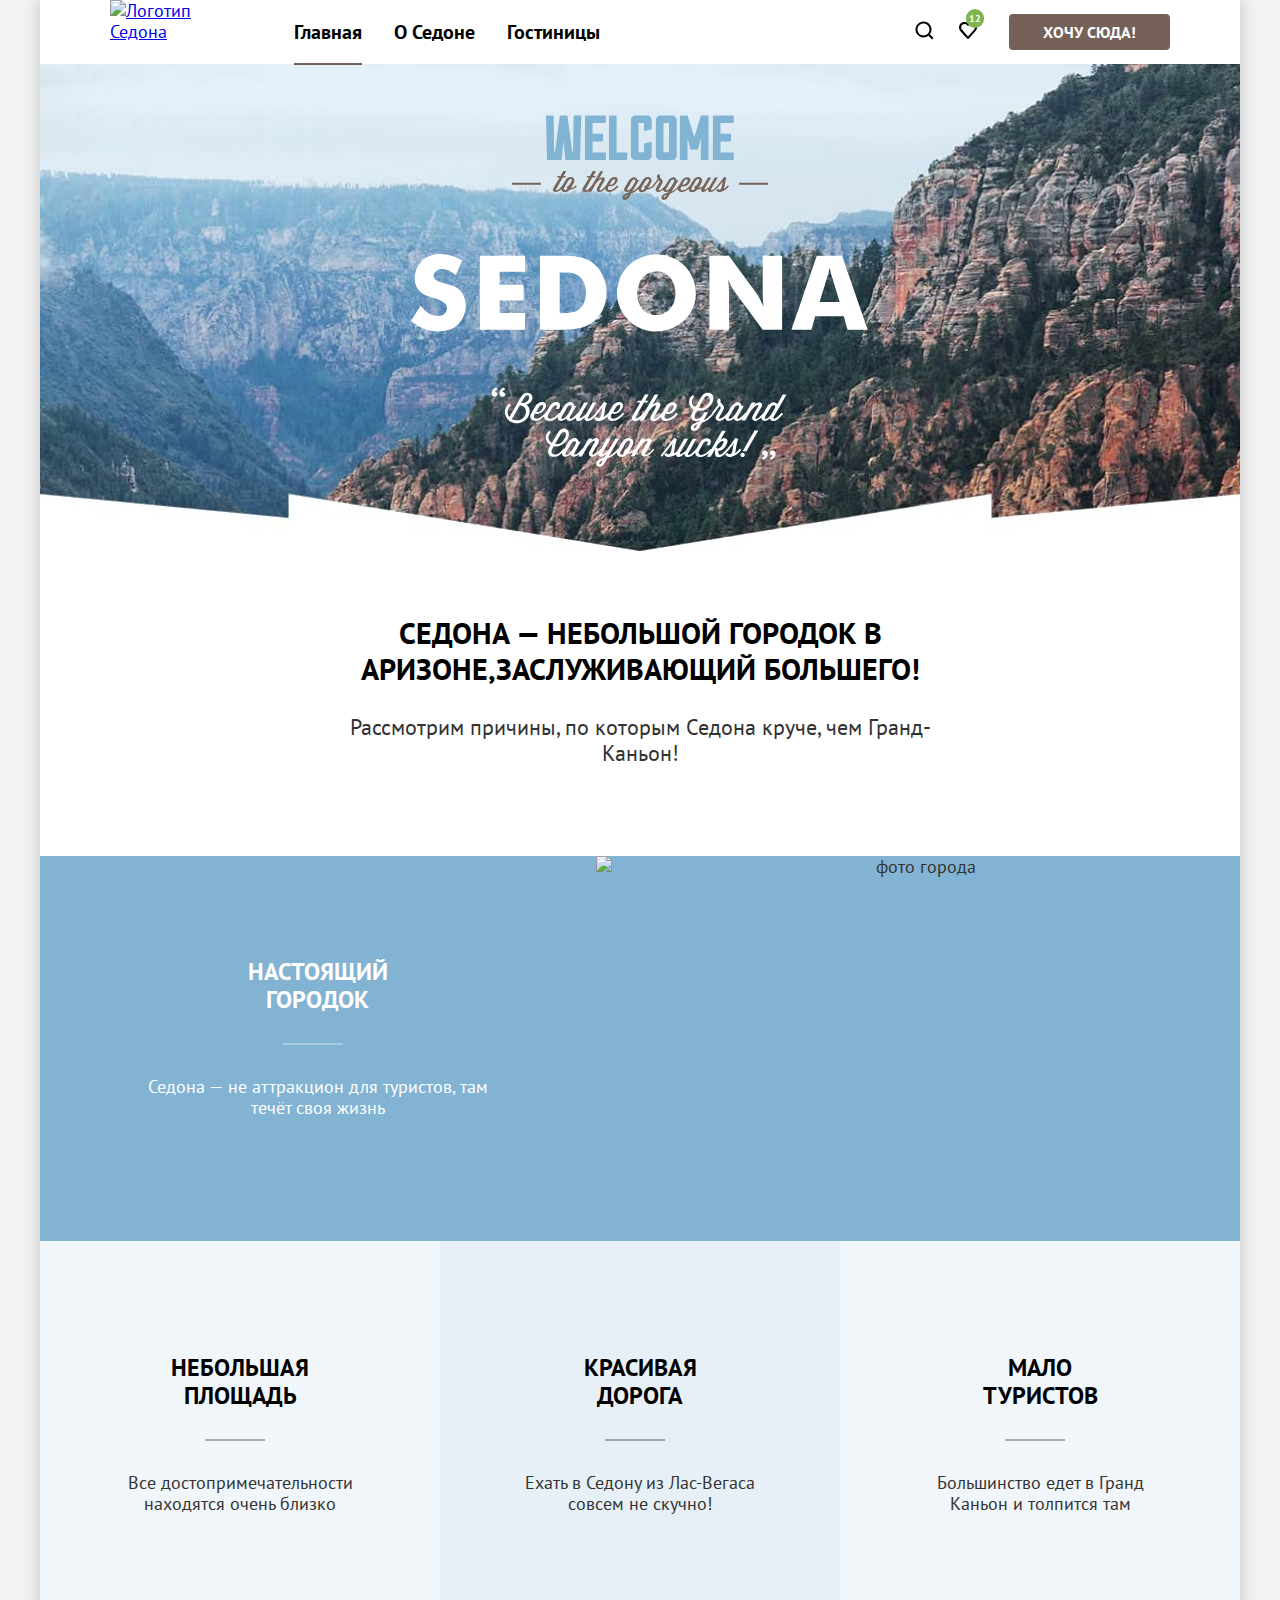
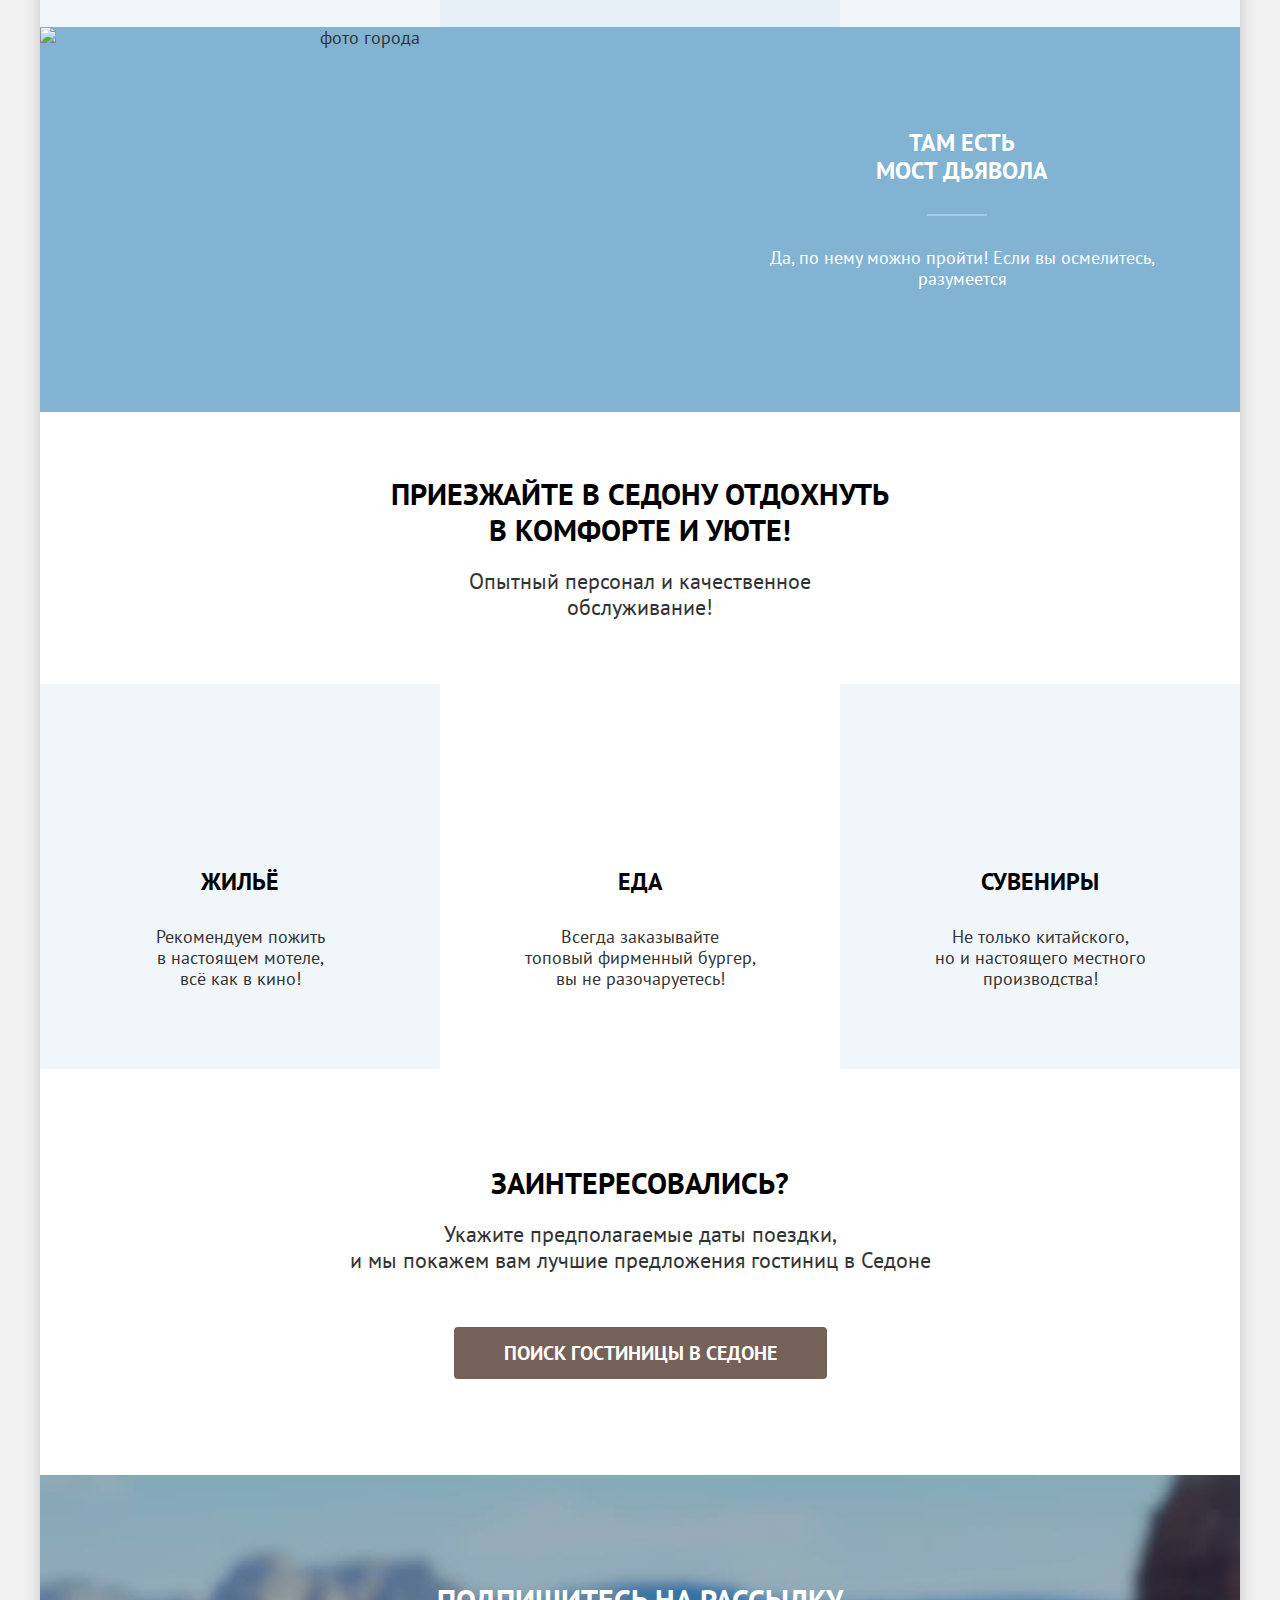
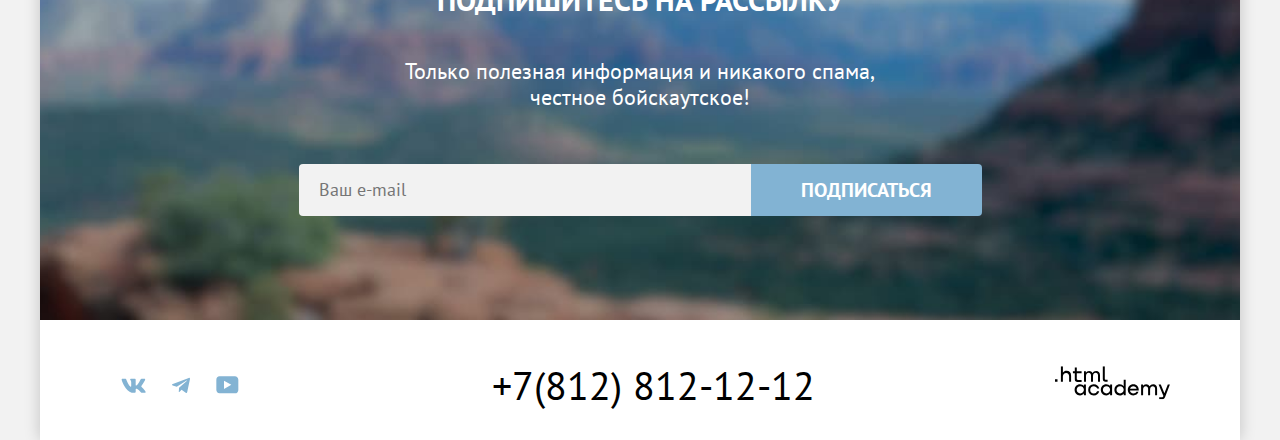
==== commit de4b37e4: "Merge pull request #13 from ArtemenkovSergey/master" ====
--- a/index.html
+++ b/index.html
@@ -9,11 +9,11 @@
   </head>
   <body>
     <div class="container">
-      <header class="page-header">
+      <header data-test="header" class="page-header">
         <nav class="navigation">
           <a class="navigation-logo-link" href="index.html">
             <span class="visually-hidden">Логотип сайта Седона</span>
-            <img class="logo" src="/images/logo.svg" alt="Логотип Седона" width="140" height="70">
+            <img class="logo" src="images/logo.svg" alt="Логотип Седона" width="140" height="70">
           </a>
           <ul class="navigation-list">
             <li class="navigation-item">
@@ -49,14 +49,13 @@
           </ul>
         </nav>
       </header>
-      <main class="main-container main-index">
-        <section class="hero">
+      <main  data-test="main" class="main-container main-index">
+        <section data-test="hero" class="hero">
           <h1 class="visually-hidden">Седона - небольшой городок в Аризоне</h1>
-          <img class="images-welcome" src="/images/welcome.svg" alt="Добро пожаловать в Седону" width="458" height="352">
-        </section>
-        <section class="advantages-section">
-          <h2 class="title title-advantages">Седона — небольшой городок в Аризоне,
-              заслуживающий большего!</h2>
+          <img class="images-welcome" src="images/welcome.svg" alt="Добро пожаловать в Седону" width="458" height="352">
+        </section>
+        <section data-test="advantages" class="advantages-section">
+          <h2 class="title title-advantages">Седона — небольшой городок в Аризоне,заслуживающий большего!</h2>
           <p class="subtitle subtitle-advantages">Рассмотрим причины, по которым Седона круче, чем Гранд-Каньон!</p>
           <ul class="advantages-list">
             <li class="advantages-item advantages-item-extended">
@@ -64,7 +63,7 @@
                 <b class="advantages-title advantages-title-extended">Настоящий городок</b>
                 <p class="advantages-description advantages-description-extended">Седона — не аттракцион для туристов, там течёт своя жизнь</p>
               </div>
-              <img class="advantages-photo-1" src="/images/advantages-photo-1.jpg" width="800" height="385" alt="фото города">
+              <img class="advantages-photo-1" src="images/advantages-photo-1.jpg" width="800" height="385" alt="фото города">
             </li>
             <li class="advantages-item">
               <div class="advantages-text">
@@ -85,7 +84,7 @@
               </div>
             </li>
             <li class="advantages-item advantages-item-extended">
-              <img class="advantages-photo-2" src="/images/advantages-photo-2.jpg" alt="фото города" width="800" height="385">
+              <img class="advantages-photo-2" src="images/advantages-photo-2.jpg" alt="фото города" width="800" height="385">
               <div class="advantages-text-extended">
                 <b class="advantages-title advantages-title-extended">Там есть <br>мост дьявола</b>
                 <p class="advantages-description advantages-description-extended">Да, по нему можно пройти! Если вы осмелитесь, разумеется</p>
@@ -93,7 +92,7 @@
             </li>
           </ul>
         </section>
-        <section class="advantages-icons">
+        <section data-test="service" class="advantages-icons">
           <h2 class="title title-advantages-icons">Приезжайте в Седону отдохнуть в комфорте и уюте!</h2>
           <p class="subtitle subtitle-advantages-icons">Опытный персонал и качественное обслуживание!</p>
           <ul class="advantages-icons-list">
@@ -123,7 +122,7 @@
             </li>
           </ul>
         </section>
-        <section class="hotel-search">
+        <section  data-test="search" class="hotel-search">
           <h2 class="title title-hotel-search">Заинтересовались?</h2>
           <p class="subtitle subtitle-hotel-search">
             Укажите предполагаемые даты поездки,
@@ -141,7 +140,7 @@
             </form>
         </section>
       </main>
-      <footer class="page-footer">
+      <footer data-test="footer" class="page-footer">
         <section class="page-footer-contacts">
           <h2 class="visually-hidden">Наши соцсети, контакты, сайт</h2>
             <ul class="social-button-list">
@@ -182,7 +181,7 @@
         </section>
       </footer>
 
-      <div class="modal-container modal-container-close">
+      <div data-test="modal" class="modal-container modal-container-close">
         <div class="modal-window">
           <h2 class="title modal-title">Поиск гостиницы в седоне</h2>
           <button class="modal-close-button" type="button">
--- a/styles/styles.css
+++ b/styles/styles.css
@@ -642,7 +642,6 @@
 }
 
 
-
 .contacts-phone {
   font-size: 40px;
   line-height: 40px;
@@ -664,10 +663,6 @@
   opacity: 0.3;
 }
 
-/* .footer-copyright-link {
-  display: flex;
-  align-items: center;
-} */
 
 .footer-copyright-icon {
   fill: #000000;
@@ -681,24 +676,6 @@
 .footer-copyright-link:active .footer-copyright-icon {
   fill: rgba(117, 97, 87, 0.3);
 }
-
-/* .footer-copyright-link .footer-copyright-icon {
-  color: #000000;
-}
-
-.footer-copyright-link:hover .footer-copyright-icon {
-  color: #756157;
-}
-
-.footer-copyright-link:focus .footer-copyright-icon {
-  color: #756157;
-}
-
-.footer-copyright-link:active .footer-copyright-icon {
-  color: #756157;
-  opacity: 0.3;
-} */
-
 
 
  .breadcrumbs {
@@ -760,7 +737,6 @@
 
 .filter-filter {
   display: flex;
-  /* width: 370px; */
   justify-content: space-between;
   padding-top: 40px;
 }
@@ -831,7 +807,7 @@
 }
 
 .control-input-check[type="checkbox"]:focus + .control-box-custom {
-  border: 2px solid #83B3D3;
+  outline: 2px solid #83B3D3;
 }
 
 .control-input-check[type="checkbox"]:hover + .control-box-custom {
@@ -841,7 +817,6 @@
 .control-input-check[type="checkbox"]:active + .control-box-custom {
   opacity: 0,3;
 }
-
 
 .control-box-custom {
   width: 20px;
@@ -884,11 +859,6 @@
   opacity: 0.3;
 }
 
-/* .control-input {
-  position: absolute;
-  appearance: none;
-} */
-
 .control-label-size {
   margin-bottom: 36px;
   height: 48px;
@@ -929,7 +899,6 @@
 .control-input-right {
   border-radius: 0 4px 4px 0;
 }
-
 
 
 /* каталог сортировка */
@@ -1092,7 +1061,6 @@
 }
 
 /* flex catalog-cards*/
-/* grid catalog-cards*/
 
 .hotel-description {
   padding: 0 70px;
@@ -1192,7 +1160,6 @@
 .hotel-card-stars {
   display: block;
   background-image: url(../images/star.svg);
-  /* background-repeat: no-repeat; */
   background-repeat: space;
   width: 18px;
   height: 17px;
@@ -1430,6 +1397,8 @@
 .modal-color-form {
   background-color: #f2f2f2;
 }
+
+/* tooltip */
 
 .tooltip {
   vertical-align: center;
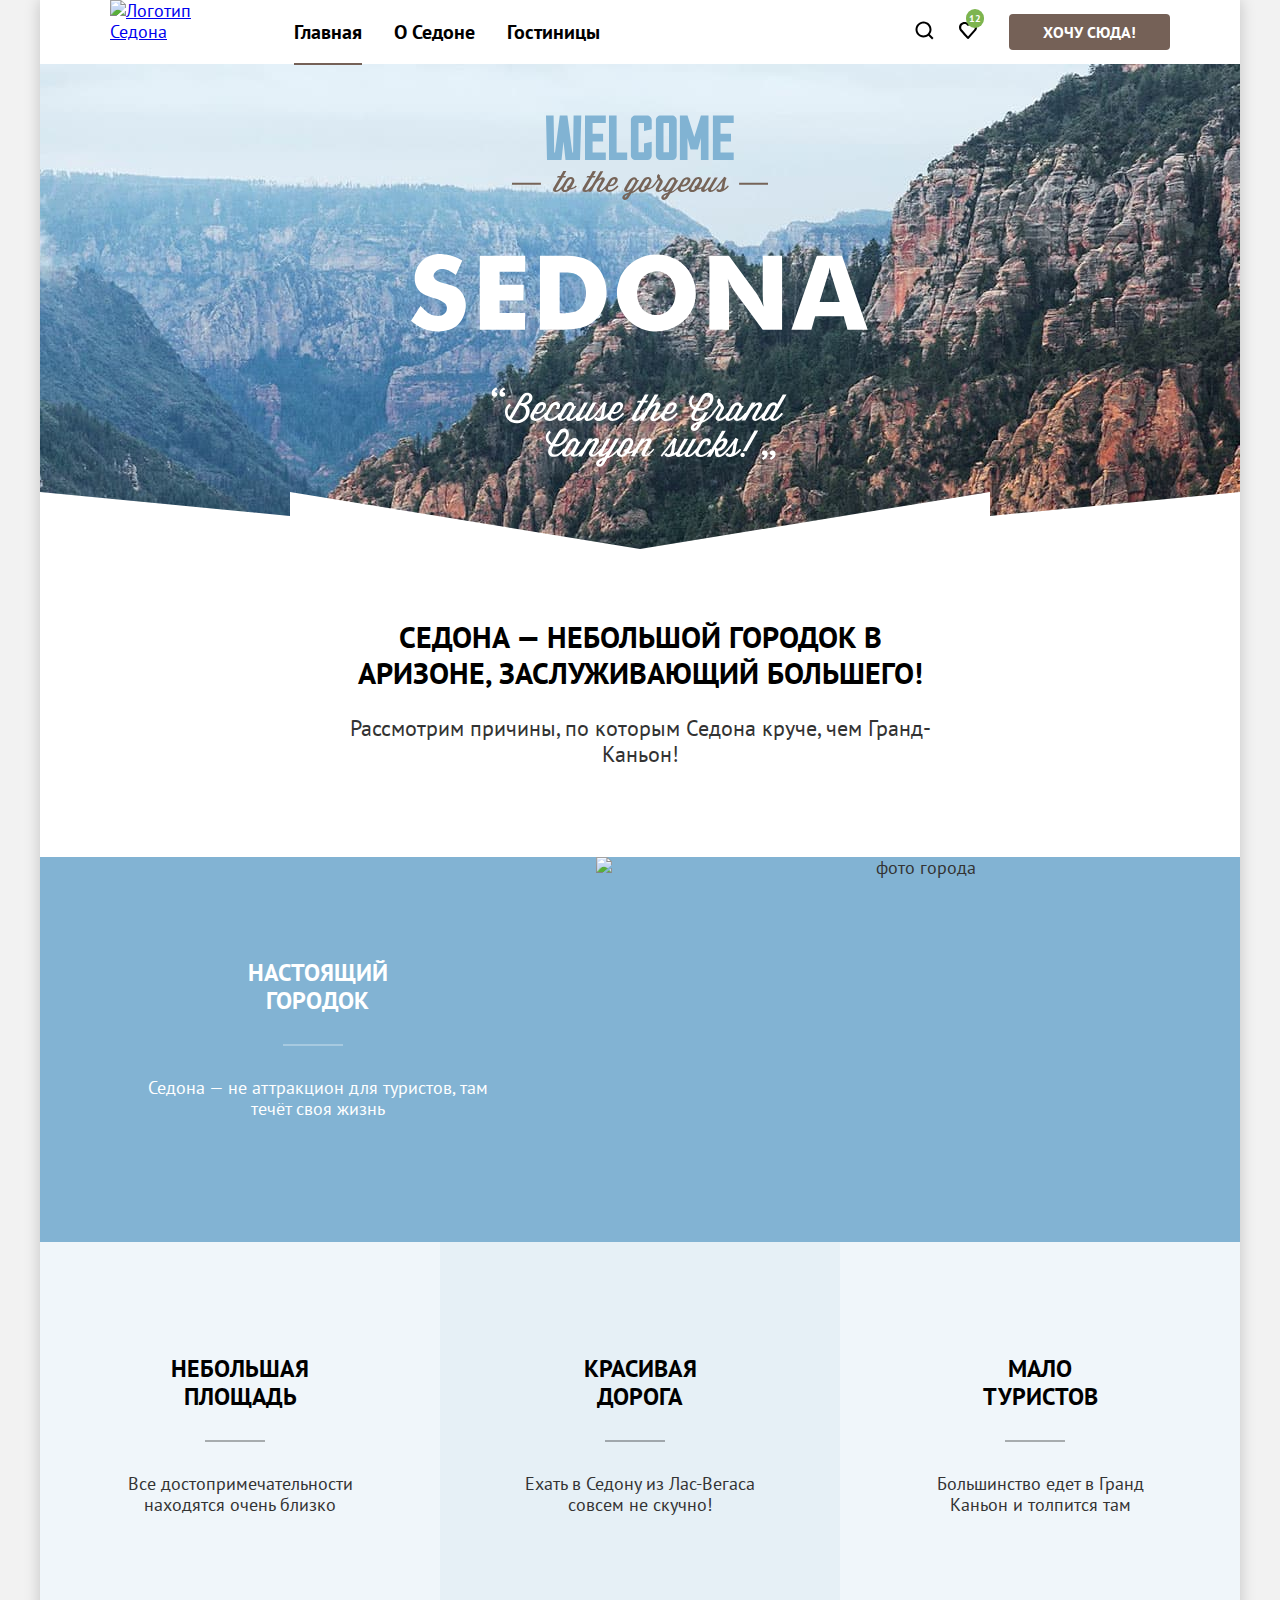
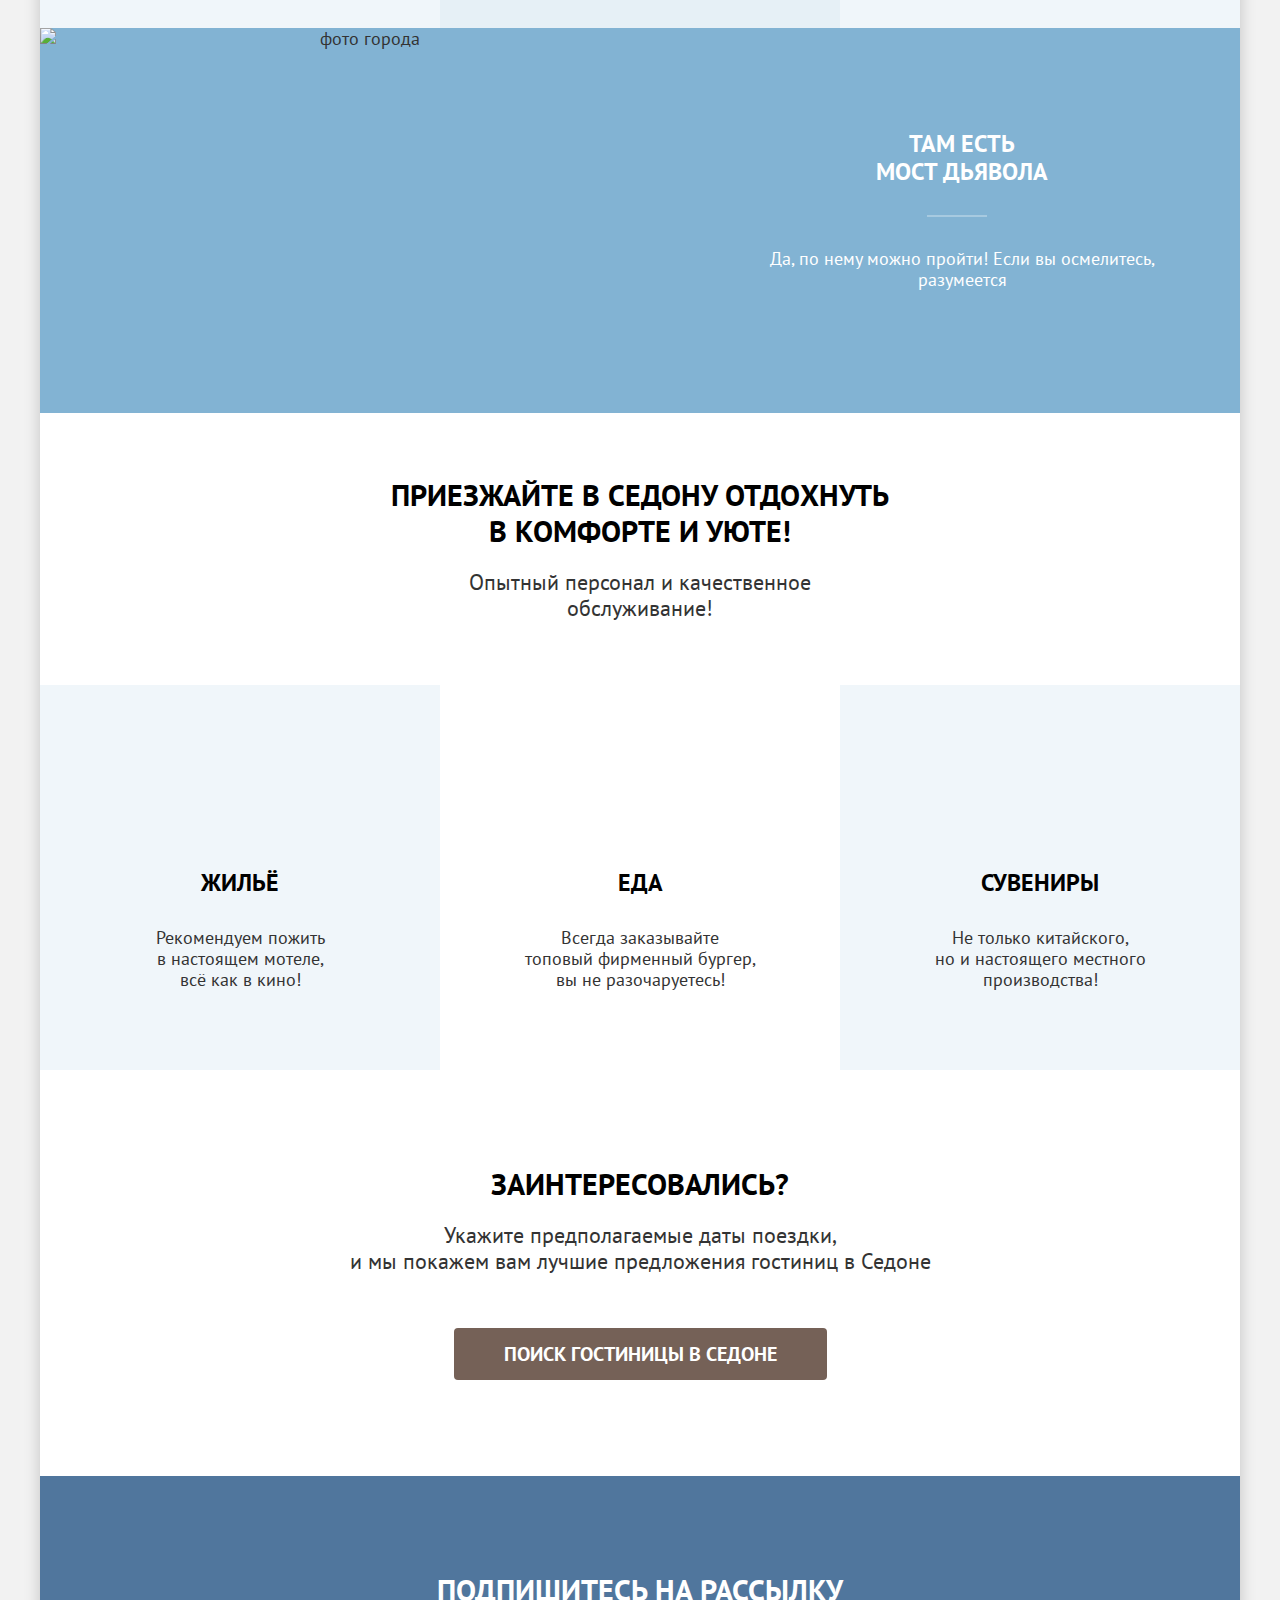
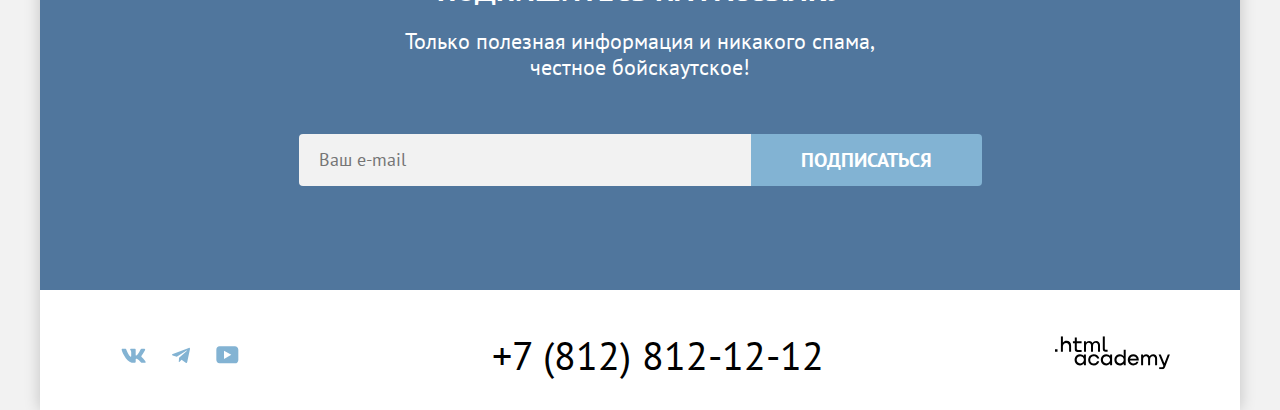
==== commit d8880cf3: "Merge pull request #14 from ArtemenkovSergey/master" ====
--- a/index.html
+++ b/index.html
@@ -6,6 +6,7 @@
     <title>HTML Academy: Седона</title>
     <link href="https://fonts.googleapis.com/css2?family=PT+Sans:wght@400;700&display=swap" rel="stylesheet">
     <link rel="stylesheet" href="styles/styles.css">
+    <link rel="icon" type="image/svg" sizes="32x32" href="images/favicon.svg">
   </head>
   <body>
     <div class="container">
@@ -55,7 +56,7 @@
           <img class="images-welcome" src="images/welcome.svg" alt="Добро пожаловать в Седону" width="458" height="352">
         </section>
         <section data-test="advantages" class="advantages-section">
-          <h2 class="title title-advantages">Седона — небольшой городок в Аризоне,заслуживающий большего!</h2>
+          <h2 class="title title-advantages">Седона — небольшой городок в Аризоне, заслуживающий большего!</h2>
           <p class="subtitle subtitle-advantages">Рассмотрим причины, по которым Седона круче, чем Гранд-Каньон!</p>
           <ul class="advantages-list">
             <li class="advantages-item advantages-item-extended">
@@ -169,7 +170,7 @@
                 </a>
               </li>
             </ul>
-          <a class="contacts-phone" href="tel:+78128121212">+7(812) 812-12-12
+          <a class="contacts-phone" href="tel:+78128121212">+7 (812) 812-12-12
           </a>
           <a class="footer-copyright-link" href="https://htmlacademy.ru">
             <svg class="footer-copyright-icon" aria-hidden="true" focusable="false" xmlns="http://www.w3.org/2000/svg" viewBox="0 0 115 34" width="115" height="34" fill="currentColor">
--- a/styles/styles.css
+++ b/styles/styles.css
@@ -134,7 +134,6 @@
   left: 16px;
   height: 2px;
   background-color: #756157;
-  z-index: 1;
 }
 
 .breadcrumbs-link-hotels {
@@ -171,8 +170,6 @@
   list-style-type: none;
   padding-left: 2px;
 }
-
-
 
 .button {
   display: inline-block;
@@ -277,12 +274,12 @@
 
 .hero {
   background-color: #1D2C31;
-  background-size: cover, contain;
+  background-size: 100%, cover;
   background-position: center bottom;
-  background-image: url("../images/index-background-group.jpg");
+  background-image: url("../images/hero-flag.svg"), url("../images/index-background.jpg");
   background-repeat: no-repeat;
   padding-top: 51px;
-  padding-bottom: 84px;
+  padding-bottom: 82px;
 }
 
 .images-welcome {
@@ -313,7 +310,7 @@
 }
 
 .title-advantages {
-  margin-bottom: 27px;
+  margin-bottom: 24px;
   width: 620px;
 }
 
@@ -359,7 +356,7 @@
 
 .advantages-section {
   background-color: #FFFFFF;
-  padding-top: 64px
+  padding-top: 70px;
 }
 
 /* flex */
@@ -390,7 +387,7 @@
 }
 
 .advantages-photo-1, .advantages-photo-2 {
-  object-fit: fill;
+  object-fit: cover;
 }
 
 .advantages-title {
@@ -546,10 +543,10 @@
   display: flex;
   flex-direction: column;
   align-items: center;
-  padding-top: 107px;
+  padding-top: 96px;
   padding-bottom: 104px;
   background-color: #50769D;
-  background-image: url("../images/Subscribe.jpg");
+  background-image: url("../images/subscribe.jpg");
   background-repeat: no-repeat;
   background-size: cover;
   background-position: center;
@@ -563,7 +560,6 @@
 .subtitle-subscribe {
   width: 475px;
   margin-bottom: 54px;
-  margin-top: 20px;
 }
 
 .subscribe-field {
@@ -613,6 +609,7 @@
   list-style-type: none;
   margin: 0;
   padding: 0;
+  width: 150px;
 }
 
 .social-button {
@@ -807,14 +804,16 @@
 }
 
 .control-input-check[type="checkbox"]:focus + .control-box-custom {
-  outline: 2px solid #83B3D3;
+  outline: 3px solid #83B3D3;
 }
 
 .control-input-check[type="checkbox"]:hover + .control-box-custom {
+  background-color: #ffffff;
   opacity: 0,6;
 }
 
 .control-input-check[type="checkbox"]:active + .control-box-custom {
+  background-color: #ffffff;
   opacity: 0,3;
 }
 
@@ -846,6 +845,18 @@
   transform: translate(-50%, -50%);
 }
 
+.control-input-check[type="radio"]:focus + .control-box-custom {
+  outline: 3px solid #83B3D3;
+}
+
+.control-input-check[type="radio"]:hover + .control-box-custom::after {
+  opacity: 0,6;
+}
+
+.control-input-check[type="radio"]:active + .control-box-custom::after {
+  opacity: 0,3;
+}
+
 .control-label:hover .control-box-name,
 .control-label:hover .catalog-box-custom {
   opacity: 0.6;
@@ -858,6 +869,11 @@
 .control-label:active {
   opacity: 0.3;
 }
+
+.control-label:hover {
+  opacity: 0.6;
+}
+
 
 .control-label-size {
   margin-bottom: 36px;
@@ -951,7 +967,6 @@
 .select-button-list {
   display: flex;
   flex-wrap: wrap;
-  align-self: flex-start;
   margin: 0;
   padding: 0;
   list-style-type: none;
@@ -1490,6 +1505,8 @@
 }
 
 .modal-submit {
+  font-size: 20px;
+  line-height: 24px;
   width: 577px;
   margin-top: 25px;
   min-height: 60px;
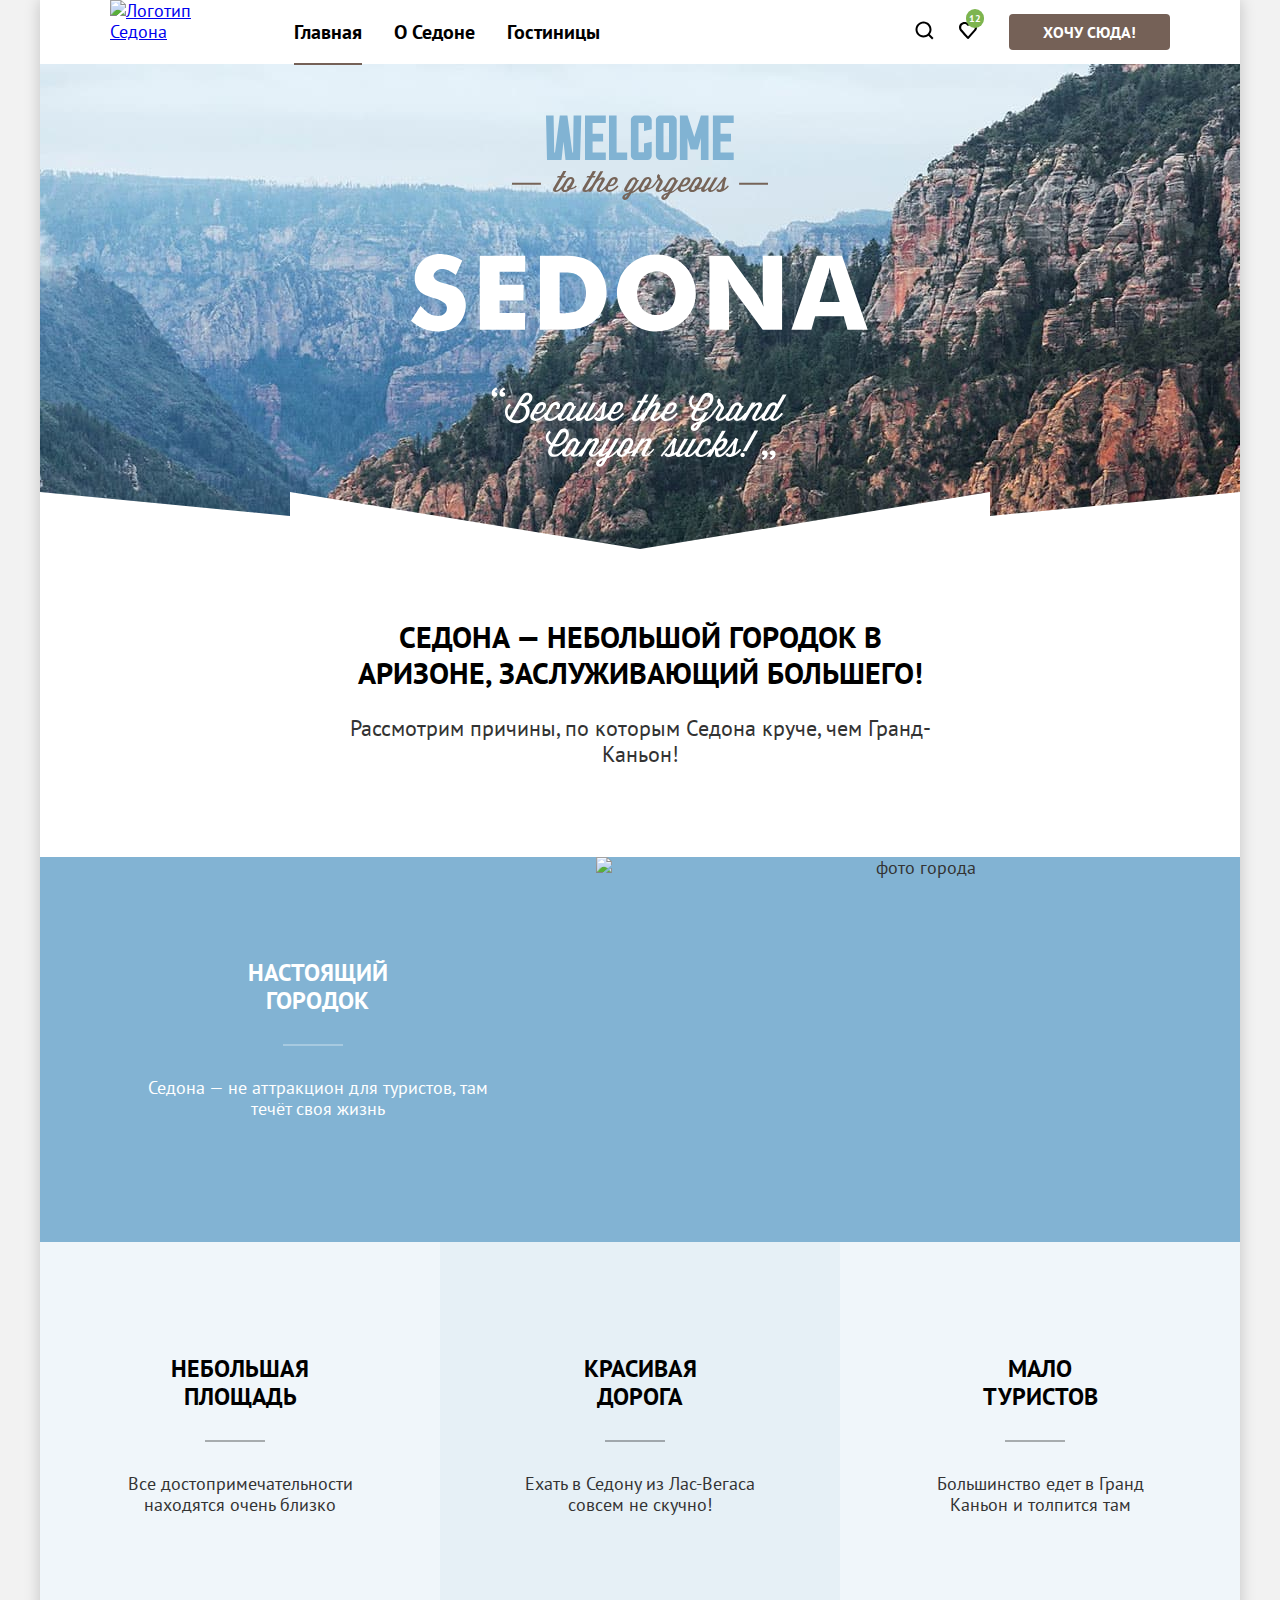
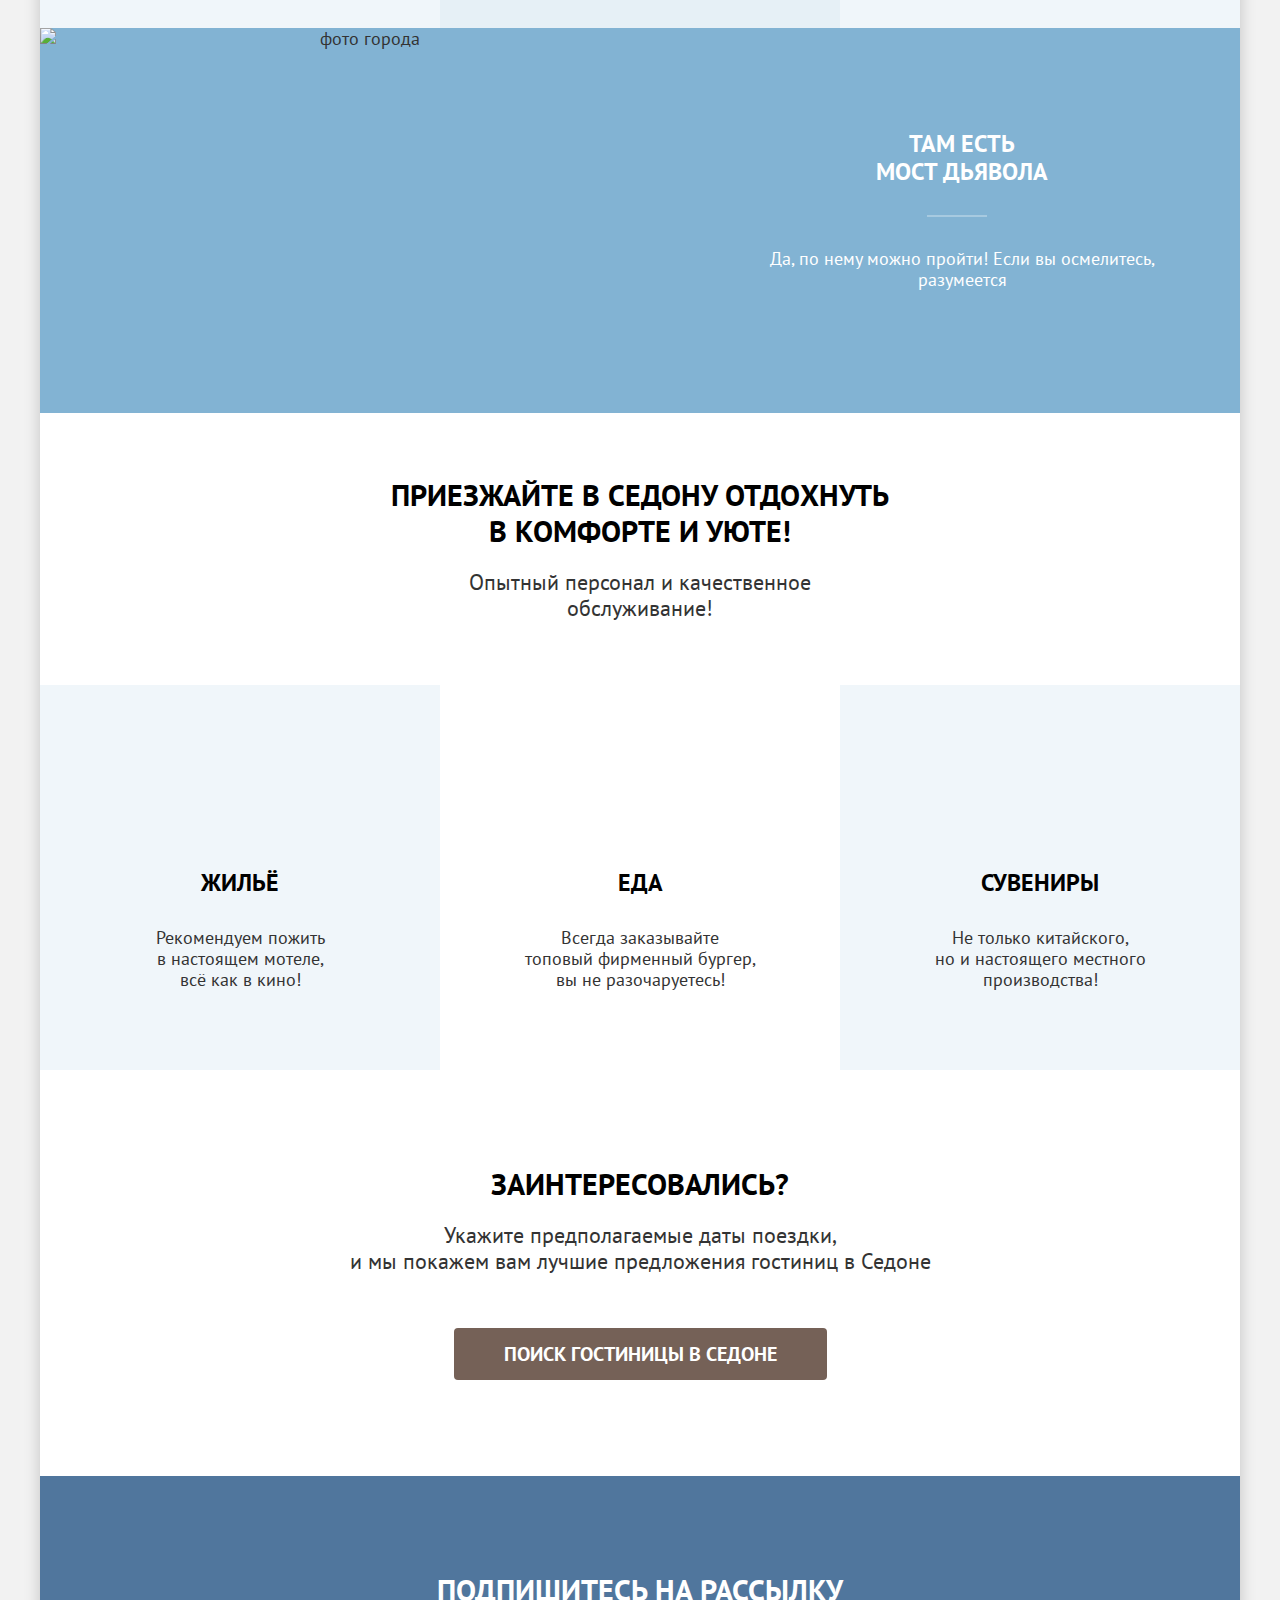
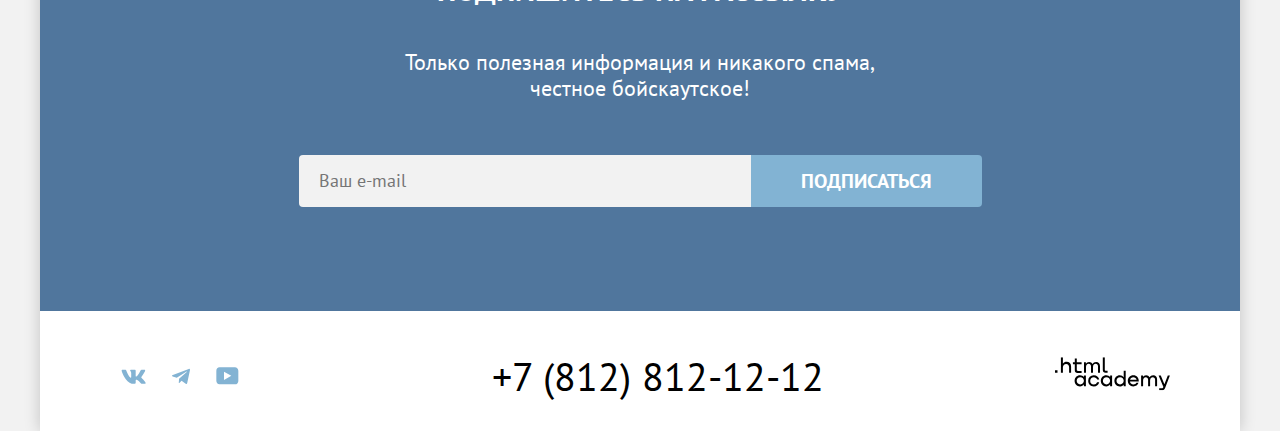
==== commit 853d2ff2: "исправляем замечания по критериям" ====
--- a/index.html
+++ b/index.html
@@ -6,7 +6,7 @@
     <title>HTML Academy: Седона</title>
     <link href="https://fonts.googleapis.com/css2?family=PT+Sans:wght@400;700&display=swap" rel="stylesheet">
     <link rel="stylesheet" href="styles/styles.css">
-    <link rel="icon" type="image/svg" sizes="32x32" href="images/favicon.svg">
+    <link rel="icon" type="image/png" sizes="32x32" href="images/favicon.png">
   </head>
   <body>
     <div class="container">
--- a/styles/styles.css
+++ b/styles/styles.css
@@ -560,6 +560,7 @@
 .subtitle-subscribe {
   width: 475px;
   margin-bottom: 54px;
+  margin-top: 21px;
 }
 
 .subscribe-field {
@@ -676,7 +677,7 @@
 
 
  .breadcrumbs {
-  display: flex;
+   display: flex;
    list-style-type: none;
    margin: 0;
    padding: 0;
@@ -712,13 +713,14 @@
   background-image: url(../images/catalog/home.svg);
   background-repeat: no-repeat;
   background-position: center;
+
 }
 
 .breadcrumbs-item {
   position: relative;
 }
 
-.breadcrumbs-item:not(:last-child)::after {
+.breadcrumbs-link::after {
   position: absolute;
   content: "";
   width: 7px;
@@ -728,6 +730,10 @@
   background-image: url(../images/catalog/breadcrumbs.svg);
   background-repeat: no-repeat;
   background-position: center;
+}
+
+.breadcrumbs-item:last-child .breadcrumbs-link::after {
+  content: none;
 }
 
 /* section Filter */
@@ -938,7 +944,7 @@
 }
 
 .select-control {
-  font-family: PT Sans;
+  font-family: "PT Sans", sans-serif;
   font-size: 18px;
   width: 292px;
   padding-top: 10px;
@@ -1191,7 +1197,7 @@
 }
 
 .stars-4 {
-  width: 89px;
+  width: 88px;
 }
 
 .stars-5 {
@@ -1204,7 +1210,7 @@
 .pagination {
   padding: 0 70px;
   margin-top: 38px;
-  margin-bottom: 50px;
+  margin-bottom: 58px;
 }
 
 .pagination-list {
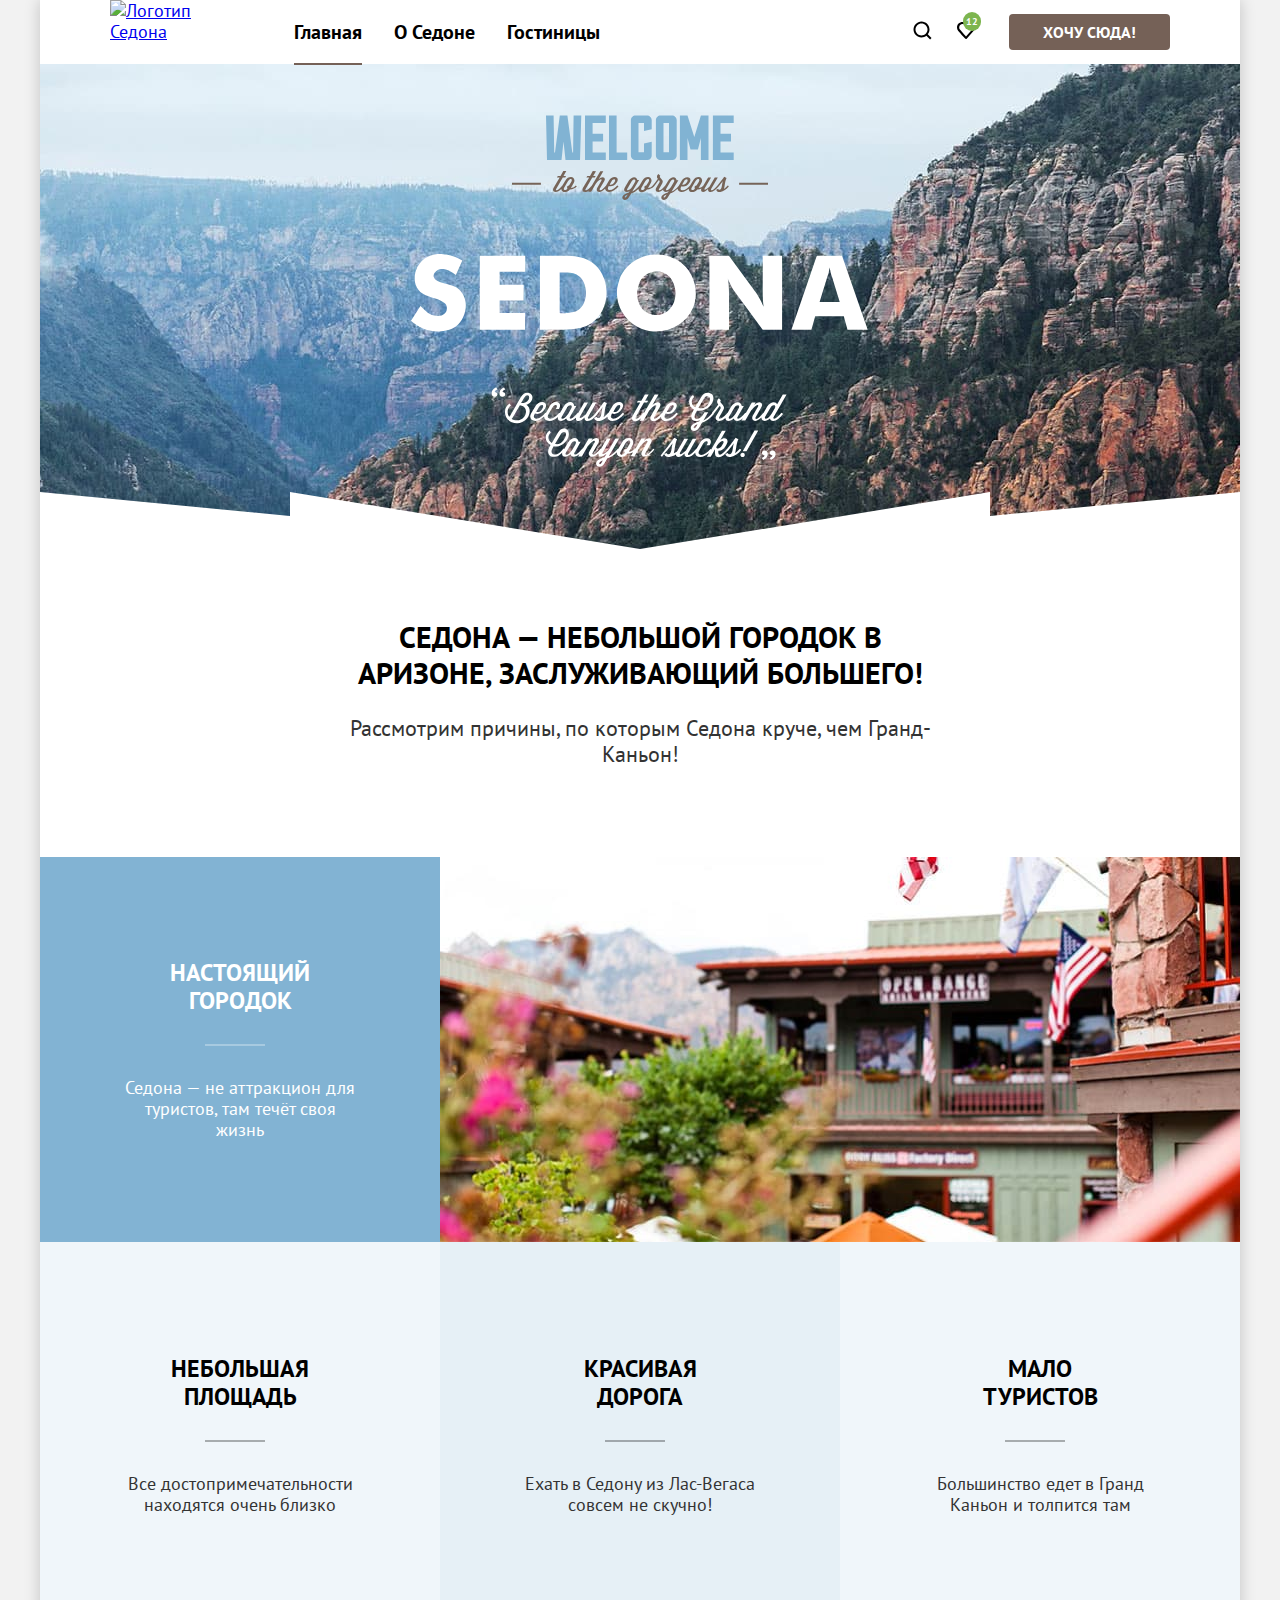
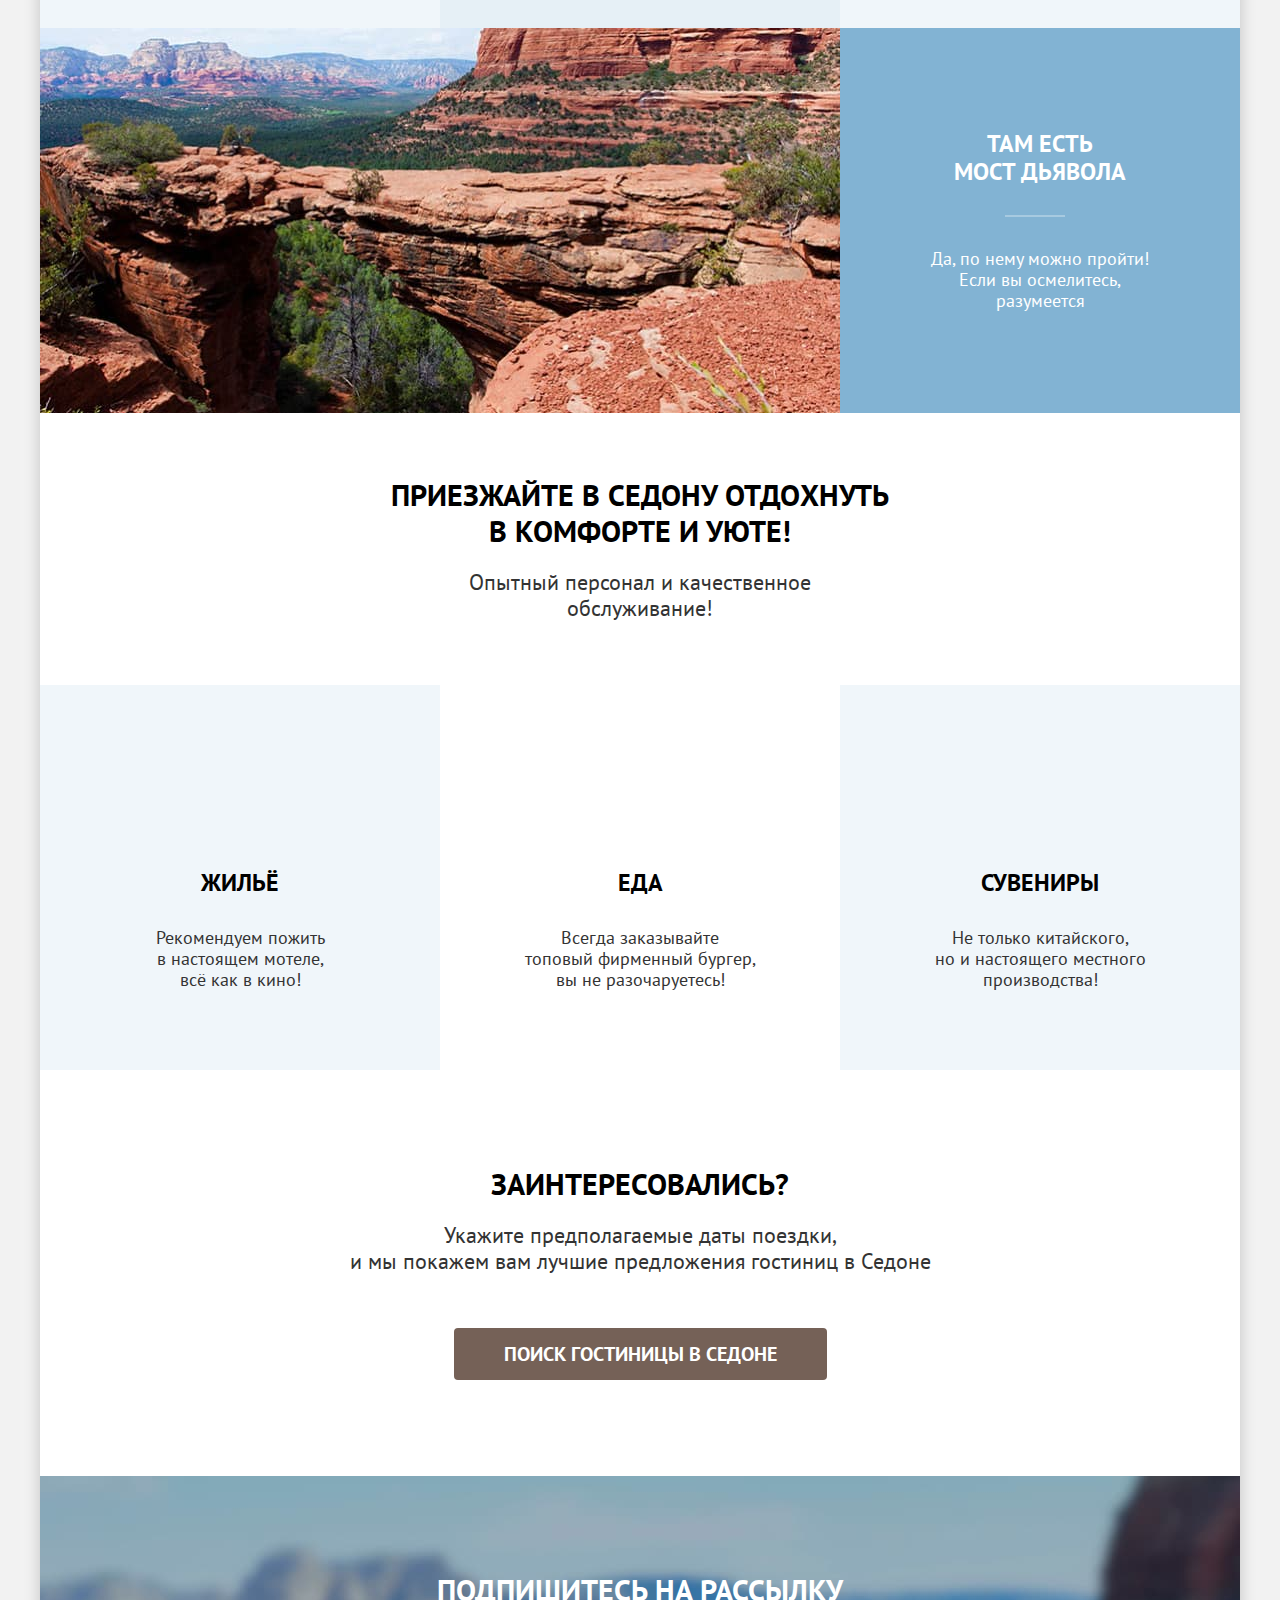
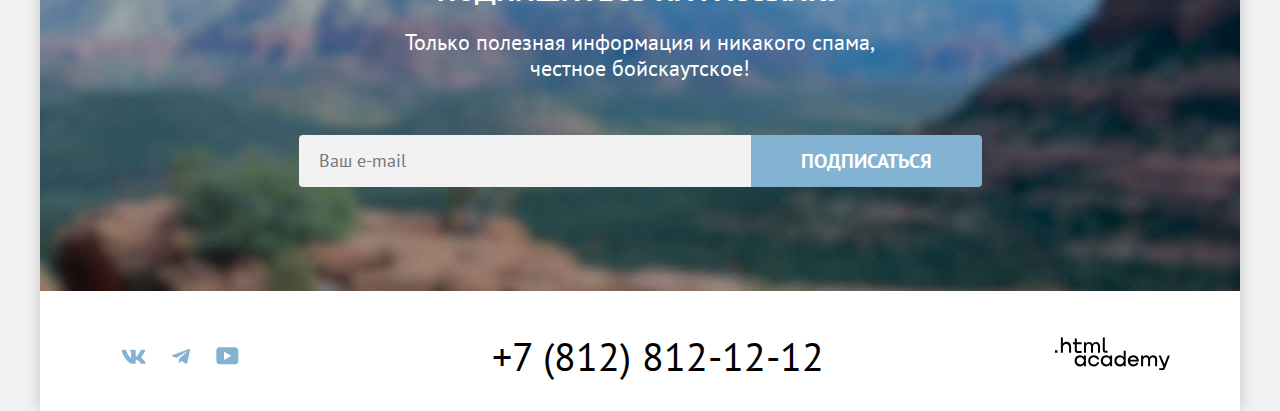
==== commit a833ce04: "Merge pull request #17 from ArtemenkovSergey/master" ====
--- a/index.html
+++ b/index.html
@@ -4,7 +4,6 @@
     <meta charset="utf-8">
     <meta name="viewport" content="width=device-width, initial-scale=1">
     <title>HTML Academy: Седона</title>
-    <link href="https://fonts.googleapis.com/css2?family=PT+Sans:wght@400;700&display=swap" rel="stylesheet">
     <link rel="stylesheet" href="styles/styles.css">
     <link rel="icon" type="image/png" sizes="32x32" href="images/favicon.png">
   </head>
--- a/styles/styles.css
+++ b/styles/styles.css
@@ -15,8 +15,8 @@
 }
 
 *,
-::after,
-::before {
+*::after,
+*::before {
   box-sizing: border-box;
 }
 
@@ -108,8 +108,8 @@
 
 .heart-qty {
   position: absolute;
-  top: -17px;
-  left: 30px;
+  top: -14px;
+  left: 29px;
   background-color: #7DB54F;
   font-size: 10px;
   line-height: 10px;
@@ -233,7 +233,7 @@
 
 .button-user {
   padding: 8px 34px;
-  margin-left: 30px;
+  margin-left: 32px;
 }
 
 .button-reset {
@@ -340,7 +340,7 @@
   background-repeat: no-repeat;
   padding: 0 70px;
   padding-top: 35px;
-  padding-bottom: 57px;
+  padding-bottom: 70px;
   color: #ffffff;
 }
 
@@ -554,7 +554,6 @@
 
 .title-subscribe {
   width: 475px;
-  margin-bottom: 20px;
 }
 
 .subtitle-subscribe {
@@ -786,8 +785,18 @@
   padding: 0;
 }
 
-.catalog-filter-item:not(last-child) {
-  padding-bottom: 18px;
+
+.catalog-filter-item {
+  margin-bottom: 16px;
+}
+
+.catalog-filter-item:last-child {
+  margin-bottom: 0;
+}
+
+.control-box-name {
+  font-size: 18px;
+  line-height: 23px;
 }
 
 .control-label {
@@ -946,15 +955,16 @@
 .select-control {
   font-family: "PT Sans", sans-serif;
   font-size: 18px;
+  line-height: 21px;
   width: 292px;
-  padding-top: 10px;
+  padding-top: 11px;
   padding-right: 20px;
-  padding-bottom: 10px;
-  padding-left: 14px;
+  padding-bottom: 14px;
+  padding-left: 18px;
   border-radius: 4px;
   border: 2px solid #E5E5E5;
   color: #333333;
-  margin-left: 137px;
+  margin-left: 129px;
   appearance: none;
   position: relative;
   background-image: url(../images/catalog/check-mark-select.svg);
